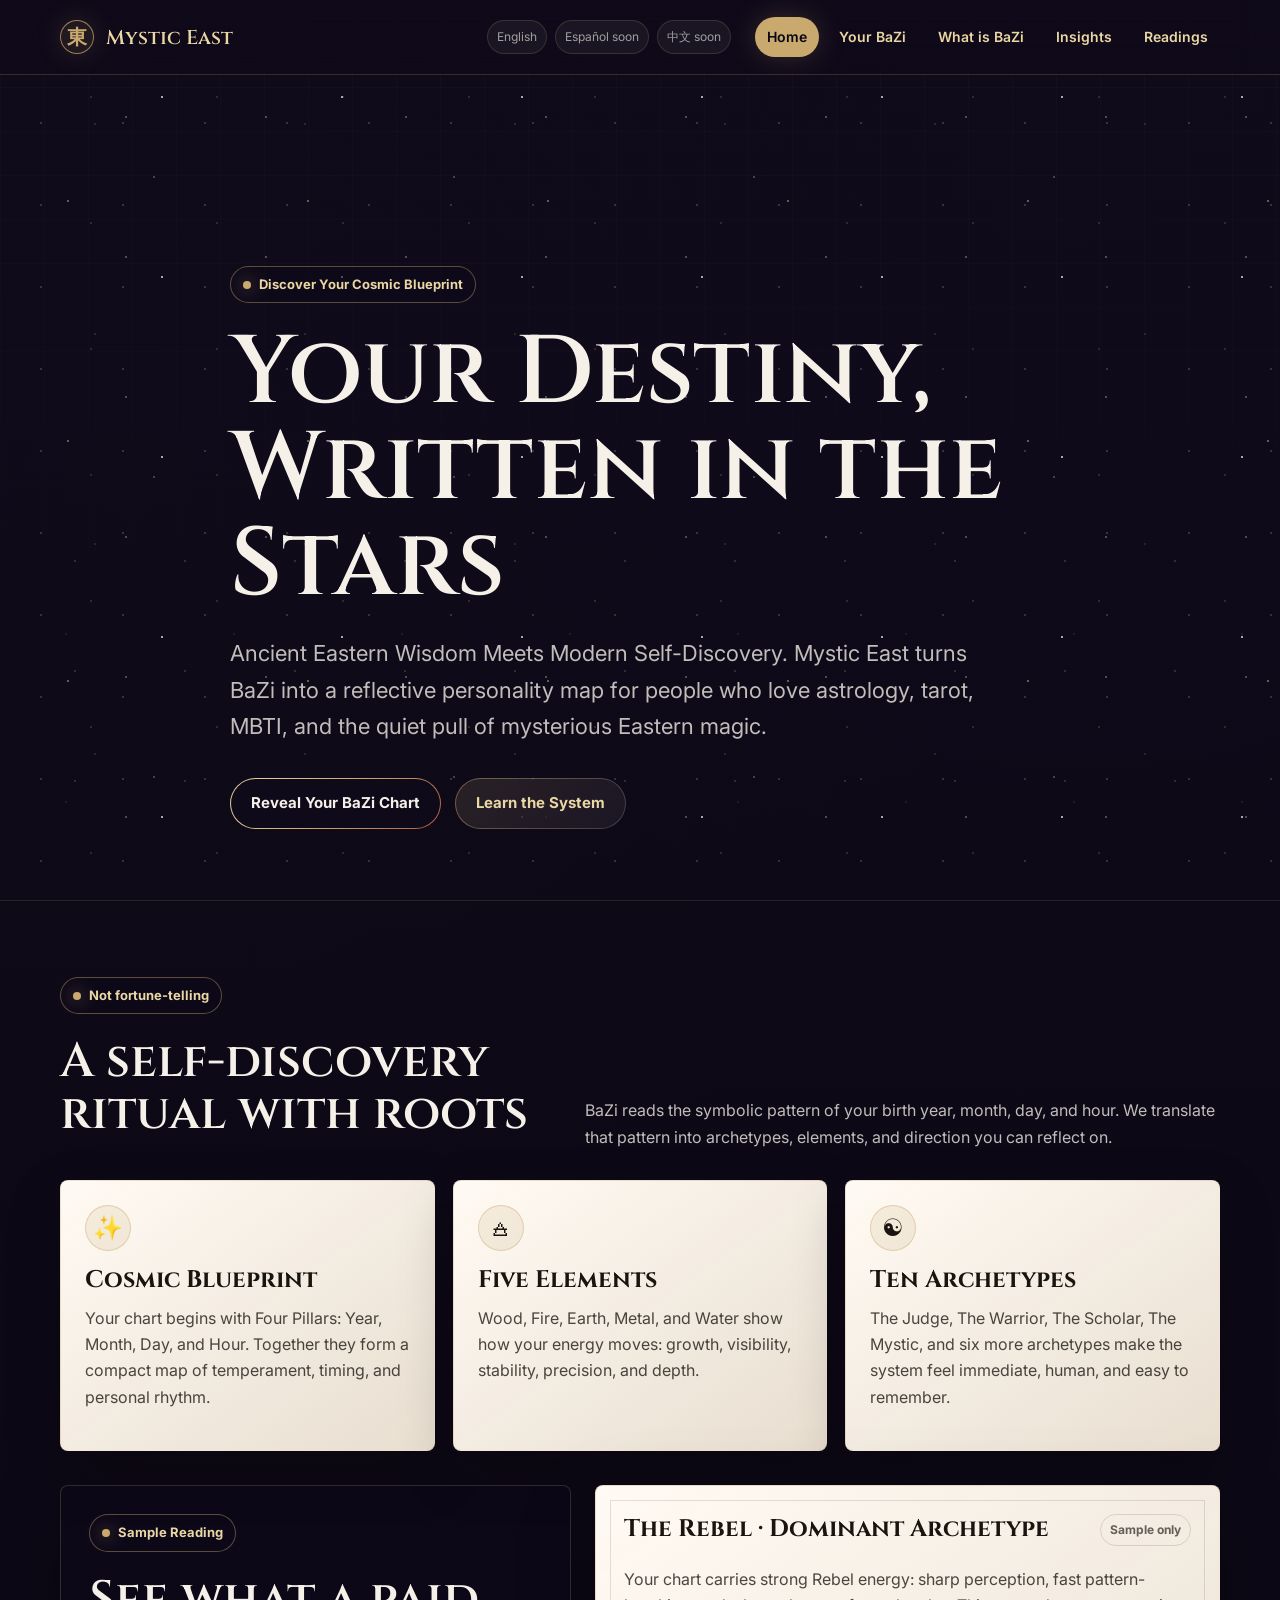
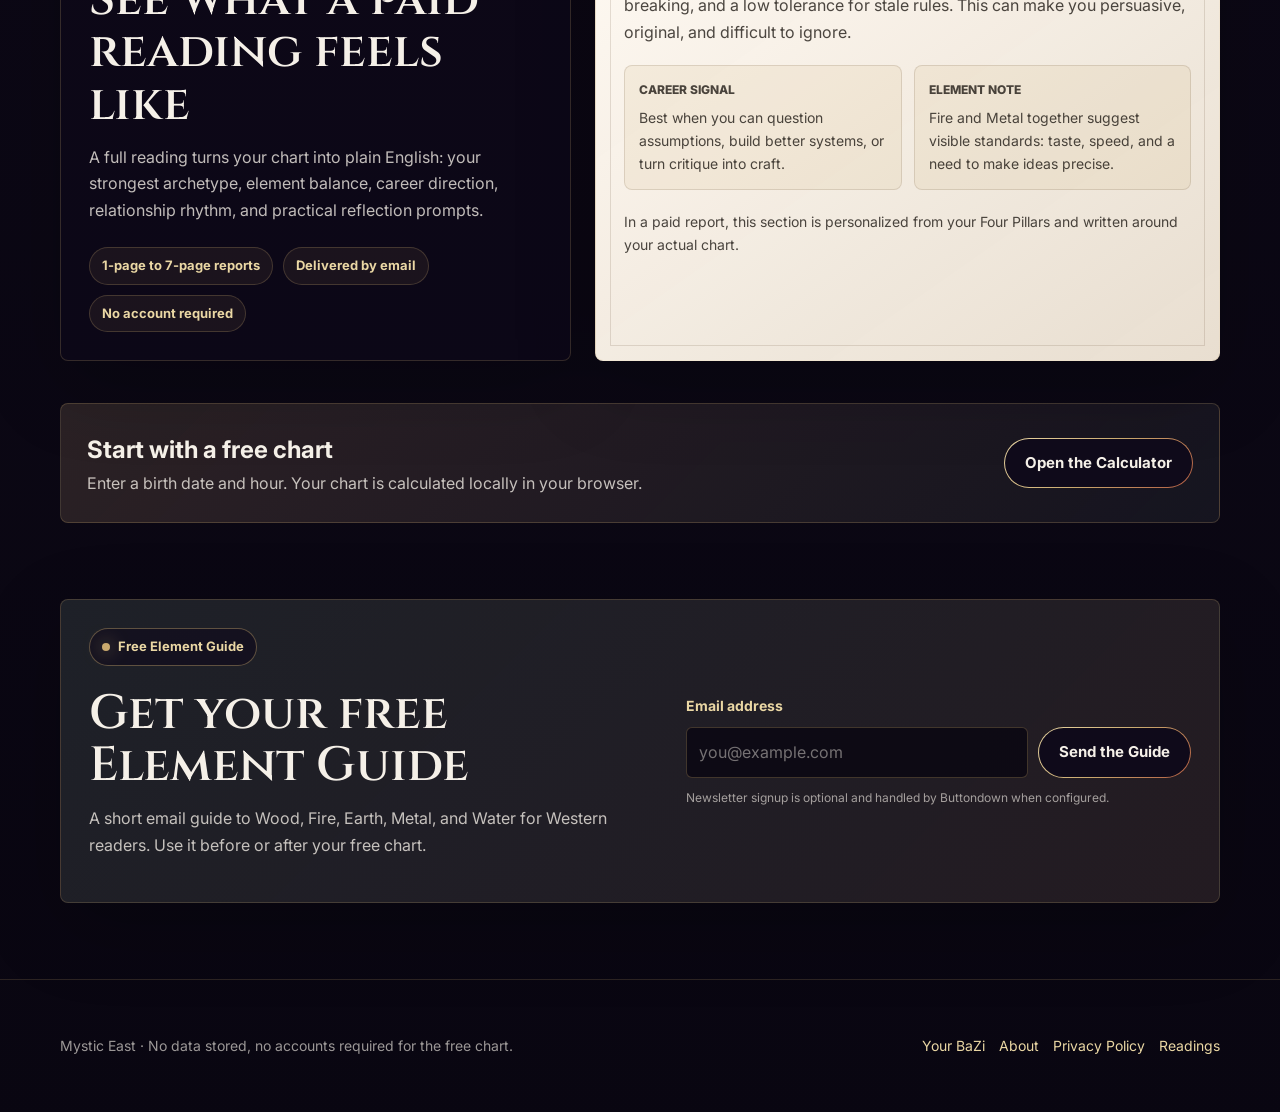
==== index.html @ 0ac3dd4b "🔮 Mystic East v1 — BaZi self-discovery site for Western audiences - 11 pages: Home, Calculator, What" ====
<!doctype html>
<html lang="en">
<head>
  <meta charset="utf-8">
  <meta name="viewport" content="width=device-width, initial-scale=1">
  <meta name="description" content="Mystic East is a modern BaZi personality exploration tool inspired by ancient Eastern wisdom.">
  <link rel="canonical" href="https://mystic-east.example/">
  <meta property="og:type" content="website">
  <meta property="og:site_name" content="Mystic East">
  <meta property="og:title" content="Mystic East | Your BaZi, Written in the Stars">
  <meta property="og:description" content="Reveal your BaZi chart, meet your dominant archetype, and explore ancient Eastern wisdom in modern English.">
  <meta property="og:url" content="https://mystic-east.example/">
  <meta property="og:image" content="https://mystic-east.example/assets/og-mystic-east.svg">
  <meta name="twitter:card" content="summary_large_image">
  <meta name="twitter:title" content="Mystic East | Your BaZi, Written in the Stars">
  <meta name="twitter:description" content="A free BaZi chart calculator and mystical Eastern self-discovery guide.">
  <meta name="twitter:image" content="https://mystic-east.example/assets/og-mystic-east.svg">
  <title>Mystic East | Your Destiny, Written in the Stars</title>
  <!-- Plausible Analytics placeholder: replace data-domain before launch, then uncomment.
  <script defer data-domain="mystic-east.example" src="https://plausible.io/js/script.js"></script>
  -->
  <link rel="stylesheet" href="css/style.css">
  <script type="application/ld+json">
    {
      "@context": "https://schema.org",
      "@type": "WebSite",
      "name": "Mystic East",
      "url": "https://mystic-east.example/",
      "description": "A modern English BaZi calculator and self-discovery guide.",
      "potentialAction": {
        "@type": "UseAction",
        "target": "https://mystic-east.example/calculator.html",
        "name": "Calculate your BaZi chart"
      }
    }
  </script>
</head>
<body>
  <header class="site-header">
    <nav class="nav-shell" aria-label="Main navigation">
      <a class="brand" href="index.html" aria-label="Mystic East home">
        <span class="brand-mark">東</span>
        <span>Mystic East</span>
      </a>
      <div class="nav-meta" aria-label="Language availability">
        <span>English</span>
        <span>Español soon</span>
        <span>中文 soon</span>
      </div>
      <div class="nav-links">
        <a href="index.html" aria-current="page">Home</a>
        <a href="calculator.html">Your BaZi</a>
        <a href="what-is-bazi.html">What is BaZi</a>
        <a href="insights/">Insights</a>
        <a href="readings.html">Readings</a>
      </div>
    </nav>
  </header>

  <main>
    <section class="hero">
      <div class="star-field" aria-hidden="true"></div>
      <div class="page-shell hero-content">
        <span class="eyebrow">Discover Your Cosmic Blueprint</span>
        <h1>Your Destiny, Written in the Stars</h1>
        <p>
          Ancient Eastern Wisdom Meets Modern Self-Discovery. Mystic East turns BaZi into a
          reflective personality map for people who love astrology, tarot, MBTI, and the quiet
          pull of mysterious Eastern magic.
        </p>
        <div class="hero-actions">
          <a class="btn" href="calculator.html">Reveal Your BaZi Chart</a>
          <a class="btn secondary" href="what-is-bazi.html">Learn the System</a>
        </div>
      </div>
    </section>

    <section class="section">
      <div class="page-shell">
        <div class="section-header">
          <div>
            <span class="eyebrow">Not fortune-telling</span>
            <h2>A self-discovery ritual with roots</h2>
          </div>
          <p>
            BaZi reads the symbolic pattern of your birth year, month, day, and hour.
            We translate that pattern into archetypes, elements, and direction you can reflect on.
          </p>
        </div>

        <div class="card-grid">
          <article class="card">
            <span class="icon" aria-hidden="true">✨</span>
            <h3>Cosmic Blueprint</h3>
            <p>
              Your chart begins with Four Pillars: Year, Month, Day, and Hour.
              Together they form a compact map of temperament, timing, and personal rhythm.
            </p>
          </article>

          <article class="card">
            <span class="icon" aria-hidden="true">🜁</span>
            <h3>Five Elements</h3>
            <p>
              Wood, Fire, Earth, Metal, and Water show how your energy moves:
              growth, visibility, stability, precision, and depth.
            </p>
          </article>

          <article class="card">
            <span class="icon" aria-hidden="true">☯</span>
            <h3>Ten Archetypes</h3>
            <p>
              The Judge, The Warrior, The Scholar, The Mystic, and six more archetypes
              make the system feel immediate, human, and easy to remember.
            </p>
          </article>
        </div>

        <section class="sample-reading" aria-labelledby="sampleReadingTitle">
          <div class="sample-copy">
            <span class="eyebrow">Sample Reading</span>
            <h2 id="sampleReadingTitle">See what a paid reading feels like</h2>
            <p>
              A full reading turns your chart into plain English: your strongest archetype,
              element balance, career direction, relationship rhythm, and practical reflection prompts.
            </p>
            <div class="proof-strip" aria-label="What users get">
              <span>1-page to 7-page reports</span>
              <span>Delivered by email</span>
              <span>No account required</span>
            </div>
          </div>

          <article class="sample-scroll">
            <div class="sample-header">
              <span>The Rebel · Dominant Archetype</span>
              <strong>Sample only</strong>
            </div>
            <p>
              Your chart carries strong Rebel energy: sharp perception, fast pattern-breaking,
              and a low tolerance for stale rules. This can make you persuasive, original,
              and difficult to ignore.
            </p>
            <div class="sample-grid">
              <div>
                <span>Career signal</span>
                <p>Best when you can question assumptions, build better systems, or turn critique into craft.</p>
              </div>
              <div>
                <span>Element note</span>
                <p>Fire and Metal together suggest visible standards: taste, speed, and a need to make ideas precise.</p>
              </div>
            </div>
            <p class="sample-note">
              In a paid report, this section is personalized from your Four Pillars and written around your actual chart.
            </p>
          </article>
        </section>

        <div class="cta-band">
          <div>
            <h2>Start with a free chart</h2>
            <p>Enter a birth date and hour. Your chart is calculated locally in your browser.</p>
          </div>
          <a class="btn" href="calculator.html">Open the Calculator</a>
        </div>
      </div>
    </section>

    <section class="section newsletter-section" aria-labelledby="newsletterTitle">
      <div class="page-shell">
        <div class="newsletter-band">
          <div>
            <span class="eyebrow">Free Element Guide</span>
            <h2 id="newsletterTitle">Get your free Element Guide</h2>
            <p>
              A short email guide to Wood, Fire, Earth, Metal, and Water for Western readers.
              Use it before or after your free chart.
            </p>
          </div>
          <form class="newsletter-form" action="https://buttondown.email/api/emails/embed-subscribe/mystic-east" method="post" target="newsletterSignup">
            <label for="newsletterEmail">Email address</label>
            <div>
              <input id="newsletterEmail" type="email" name="email" placeholder="you@example.com" required>
              <button class="btn" type="submit">Send the Guide</button>
            </div>
            <p>Newsletter signup is optional and handled by Buttondown when configured.</p>
          </form>
          <iframe name="newsletterSignup" title="Newsletter signup response" hidden></iframe>
        </div>
      </div>
    </section>
  </main>

  <footer class="site-footer">
    <div class="footer-shell">
      <span>Mystic East · No data stored, no accounts required for the free chart.</span>
      <div class="footer-links">
        <a href="calculator.html">Your BaZi</a>
        <a href="about.html">About</a>
        <a href="privacy.html">Privacy Policy</a>
        <a href="readings.html">Readings</a>
      </div>
    </div>
  </footer>
</body>
</html>
---- css/style.css ----
@import url("https://fonts.googleapis.com/css2?family=Cinzel:wght@400;500;600;700&family=Inter:wght@400;500;600;700&family=Noto+Serif+SC:wght@400;500;600;700&display=swap");

:root {
  --bg-deep: #0f0a1a;
  --gold: #c9a96e;
  --paper: #f5f0e8;
  --ink: #1a1410;
  --bg-velvet: #181020;
  --bg-night: #090611;
  --gold-soft: #ead7a4;
  --gold-muted: #8d7240;
  --ember: #b35c42;
  --jade: #7aa083;
  --moon: #d8e0ee;
  --paper-deep: #e8ddce;
  --paper-line: rgba(96, 71, 43, 0.22);
  --paper-shadow: rgba(12, 8, 5, 0.22);
  --white-soft: rgba(255, 255, 255, 0.82);
  --white-faint: rgba(255, 255, 255, 0.12);
  --black-faint: rgba(0, 0, 0, 0.18);
  --radius: 8px;
  --nav-height: 74px;
  --content-width: 1160px;
  --ease: cubic-bezier(0.22, 1, 0.36, 1);
}

* {
  box-sizing: border-box;
}

html {
  min-height: 100%;
  scroll-behavior: smooth;
}

body {
  min-height: 100vh;
  margin: 0;
  color: var(--paper);
  background:
    linear-gradient(180deg, rgba(15, 10, 26, 0.92), rgba(9, 6, 17, 0.98)),
    radial-gradient(circle at 10% 18%, rgba(201, 169, 110, 0.14), transparent 34%),
    radial-gradient(circle at 84% 8%, rgba(122, 160, 131, 0.1), transparent 28%),
    var(--bg-deep);
  font-family: "Inter", sans-serif;
  line-height: 1.65;
}

body::before {
  position: fixed;
  inset: 0;
  z-index: -2;
  content: "";
  pointer-events: none;
  background:
    linear-gradient(90deg, rgba(201, 169, 110, 0.035) 1px, transparent 1px),
    linear-gradient(0deg, rgba(201, 169, 110, 0.03) 1px, transparent 1px);
  background-size: 44px 44px;
  mask-image: linear-gradient(180deg, black 0%, transparent 80%);
}

body::after {
  position: fixed;
  inset: 0;
  z-index: -1;
  content: "";
  pointer-events: none;
  opacity: 0.32;
  background-image:
    radial-gradient(circle, rgba(255, 255, 255, 0.5) 1px, transparent 1.5px),
    radial-gradient(circle, rgba(201, 169, 110, 0.6) 1px, transparent 1.4px);
  background-position: 0 0, 28px 34px;
  background-size: 82px 82px, 126px 126px;
  animation: starDrift 18s linear infinite;
}

button,
input,
select {
  font: inherit;
}

button {
  cursor: pointer;
}

img,
svg {
  max-width: 100%;
}

a {
  color: inherit;
  text-decoration: none;
}

p,
h1,
h2,
h3,
h4,
ul,
ol,
figure {
  margin-top: 0;
}

p {
  color: rgba(245, 240, 232, 0.78);
}

ul,
ol {
  padding-left: 1.2rem;
}

li {
  margin-bottom: 8px;
}

strong {
  font-weight: 700;
}

[hidden] {
  display: none !important;
}

.site-header {
  position: sticky;
  top: 0;
  z-index: 40;
  min-height: var(--nav-height);
  border-bottom: 1px solid rgba(201, 169, 110, 0.22);
  background: rgba(15, 10, 26, 0.88);
  backdrop-filter: blur(18px);
}

.nav-shell {
  display: flex;
  align-items: center;
  justify-content: space-between;
  width: min(var(--content-width), calc(100% - 40px));
  min-height: var(--nav-height);
  margin: 0 auto;
  gap: 24px;
}

.brand {
  display: inline-flex;
  align-items: center;
  gap: 12px;
  color: var(--gold-soft);
  font-family: "Cinzel", serif;
  font-size: 20px;
  font-weight: 600;
  letter-spacing: 0;
}

.brand-mark {
  display: grid;
  place-items: center;
  width: 34px;
  height: 34px;
  border: 1px solid rgba(201, 169, 110, 0.72);
  border-radius: 50%;
  color: var(--gold);
  background: rgba(201, 169, 110, 0.1);
  box-shadow: 0 0 26px rgba(201, 169, 110, 0.18);
}

.nav-links {
  display: flex;
  align-items: center;
  justify-content: flex-end;
  gap: 8px;
}

.nav-links a {
  min-height: 38px;
  padding: 8px 12px;
  border-radius: 999px;
  color: var(--gold-soft);
  font-size: 14px;
  font-weight: 600;
  transition:
    color 180ms var(--ease),
    background 180ms var(--ease),
    box-shadow 180ms var(--ease);
}

.nav-links a:hover,
.nav-links a[aria-current="page"] {
  color: var(--bg-night);
  background: var(--gold);
  box-shadow: 0 0 28px rgba(201, 169, 110, 0.22);
}

.page-shell {
  width: min(var(--content-width), calc(100% - 40px));
  margin: 0 auto;
}

.hero {
  position: relative;
  display: grid;
  align-items: end;
  min-height: calc(100vh - var(--nav-height));
  padding: 94px 0 72px;
  overflow: hidden;
}

.hero.compact {
  min-height: auto;
  padding: 76px 0 42px;
}

.star-field {
  position: absolute;
  inset: 0;
  z-index: -1;
  overflow: hidden;
  border-bottom: 1px solid rgba(201, 169, 110, 0.16);
}

.star-field::before,
.star-field::after {
  position: absolute;
  inset: -10%;
  content: "";
  background-repeat: repeat;
  animation: twinkle 4.8s ease-in-out infinite alternate;
}

.star-field::before {
  opacity: 0.72;
  background-image:
    radial-gradient(circle, rgba(255, 255, 255, 0.9) 0 1px, transparent 1.4px),
    radial-gradient(circle, rgba(201, 169, 110, 0.72) 0 1px, transparent 1.4px),
    radial-gradient(circle, rgba(122, 160, 131, 0.56) 0 1px, transparent 1.3px);
  background-position: 20px 14px, 76px 88px, 132px 34px;
  background-size: 180px 180px, 240px 240px, 300px 300px;
}

.star-field::after {
  opacity: 0.36;
  background-image:
    radial-gradient(circle, rgba(255, 255, 255, 0.75) 0 1px, transparent 1.5px),
    radial-gradient(circle, rgba(201, 169, 110, 0.48) 0 1px, transparent 1.5px);
  background-position: 44px 54px, 118px 26px;
  background-size: 140px 140px, 210px 210px;
  animation-duration: 7.2s;
}

.hero-content {
  max-width: 820px;
}

.eyebrow {
  display: inline-flex;
  align-items: center;
  gap: 8px;
  width: fit-content;
  margin-bottom: 22px;
  padding: 7px 12px;
  border: 1px solid rgba(201, 169, 110, 0.42);
  border-radius: 999px;
  color: var(--gold-soft);
  background: rgba(15, 10, 26, 0.58);
  font-size: 13px;
  font-weight: 700;
}

.eyebrow::before {
  width: 8px;
  height: 8px;
  border-radius: 50%;
  content: "";
  background: var(--gold);
  box-shadow: 0 0 18px rgba(201, 169, 110, 0.8);
}

.hero h1,
.page-title {
  margin-bottom: 22px;
  color: var(--paper);
  font-family: "Cinzel", serif;
  font-size: clamp(46px, 8vw, 96px);
  font-weight: 600;
  line-height: 1;
  letter-spacing: 0;
}

.hero p,
.page-intro {
  max-width: 760px;
  margin-bottom: 34px;
  color: rgba(245, 240, 232, 0.78);
  font-size: clamp(17px, 2.1vw, 22px);
}

.hero-actions {
  display: flex;
  align-items: center;
  flex-wrap: wrap;
  gap: 14px;
}

.btn {
  position: relative;
  display: inline-flex;
  align-items: center;
  justify-content: center;
  min-height: 48px;
  padding: 12px 20px;
  border: 1px solid transparent;
  border-radius: 999px;
  color: var(--paper);
  background:
    linear-gradient(var(--bg-deep), var(--bg-deep)) padding-box,
    linear-gradient(135deg, var(--gold-soft), var(--gold), var(--ember)) border-box;
  box-shadow: 0 0 0 rgba(201, 169, 110, 0);
  font-size: 15px;
  font-weight: 700;
  text-align: center;
  transition:
    transform 180ms var(--ease),
    box-shadow 180ms var(--ease),
    color 180ms var(--ease);
}

.btn:hover {
  color: #fffaf2;
  box-shadow:
    0 0 22px rgba(201, 169, 110, 0.34),
    0 14px 34px rgba(0, 0, 0, 0.22);
  transform: translateY(-2px);
}

.btn:focus-visible,
.nav-links a:focus-visible,
input:focus-visible,
select:focus-visible {
  outline: 2px solid var(--gold-soft);
  outline-offset: 3px;
}

.btn.secondary {
  color: var(--gold-soft);
  background:
    linear-gradient(rgba(15, 10, 26, 0.74), rgba(15, 10, 26, 0.74)) padding-box,
    linear-gradient(135deg, rgba(201, 169, 110, 0.56), rgba(245, 240, 232, 0.22)) border-box;
}

.section {
  padding: 76px 0;
}

.section.tight {
  padding: 42px 0;
}

.section-header {
  display: flex;
  align-items: end;
  justify-content: space-between;
  gap: 28px;
  margin-bottom: 30px;
}

.section-header h2,
.content-section h2,
.result-block h2 {
  margin-bottom: 10px;
  color: var(--paper);
  font-family: "Cinzel", serif;
  font-size: clamp(28px, 4vw, 48px);
  font-weight: 600;
  line-height: 1.08;
  letter-spacing: 0;
}

.section-header p,
.content-section > p {
  max-width: 700px;
  margin-bottom: 0;
}

.card-grid {
  display: grid;
  grid-template-columns: repeat(3, minmax(0, 1fr));
  gap: 18px;
}

.card {
  position: relative;
  min-height: 100%;
  padding: 24px;
  border: 1px solid rgba(201, 169, 110, 0.18);
  border-radius: var(--radius);
  color: var(--ink);
  background:
    linear-gradient(145deg, rgba(255, 251, 244, 0.96), rgba(232, 221, 206, 0.94)),
    var(--paper);
  box-shadow: 0 20px 54px var(--paper-shadow);
  transition:
    border-color 180ms var(--ease),
    transform 180ms var(--ease),
    box-shadow 180ms var(--ease);
}

.card:hover {
  border-color: var(--gold);
  box-shadow:
    0 20px 58px rgba(0, 0, 0, 0.28),
    0 0 0 1px rgba(201, 169, 110, 0.28);
  transform: translateY(-3px);
}

.card .icon {
  display: inline-grid;
  place-items: center;
  width: 46px;
  height: 46px;
  margin-bottom: 16px;
  border: 1px solid rgba(201, 169, 110, 0.44);
  border-radius: 50%;
  background: rgba(201, 169, 110, 0.16);
  font-size: 24px;
}

.card h3 {
  margin-bottom: 10px;
  color: var(--ink);
  font-family: "Cinzel", serif;
  font-size: 24px;
  line-height: 1.15;
}

.card p,
.card li {
  color: rgba(26, 20, 16, 0.78);
}

.split-layout {
  display: grid;
  grid-template-columns: 360px minmax(0, 1fr);
  gap: 24px;
  align-items: start;
}

.panel {
  position: sticky;
  top: calc(var(--nav-height) + 22px);
  padding: 24px;
  border: 1px solid rgba(201, 169, 110, 0.24);
  border-radius: var(--radius);
  background: rgba(15, 10, 26, 0.72);
  box-shadow: 0 24px 80px rgba(0, 0, 0, 0.28);
  backdrop-filter: blur(18px);
}

.panel h2 {
  margin-bottom: 8px;
  color: var(--paper);
  font-family: "Cinzel", serif;
  font-size: 28px;
  line-height: 1.14;
}

.panel p {
  margin-bottom: 22px;
  font-size: 14px;
}

.field {
  display: grid;
  gap: 8px;
  margin-bottom: 16px;
}

label {
  color: var(--gold-soft);
  font-size: 14px;
  font-weight: 700;
}

input,
select {
  width: 100%;
  min-height: 46px;
  padding: 10px 12px;
  border: 1px solid rgba(201, 169, 110, 0.28);
  border-radius: 6px;
  color: var(--paper);
  background: rgba(9, 6, 17, 0.78);
}

input::placeholder {
  color: rgba(245, 240, 232, 0.45);
}

select {
  appearance: none;
  background-image:
    linear-gradient(45deg, transparent 50%, var(--gold-soft) 50%),
    linear-gradient(135deg, var(--gold-soft) 50%, transparent 50%);
  background-position:
    calc(100% - 18px) 20px,
    calc(100% - 12px) 20px;
  background-size: 6px 6px, 6px 6px;
  background-repeat: no-repeat;
}

.form-row {
  display: grid;
  grid-template-columns: 1fr 1fr;
  gap: 12px;
}

.year-tools {
  display: flex;
  gap: 8px;
  margin-top: -8px;
  margin-bottom: 16px;
}

.year-tools button {
  flex: 1;
  min-height: 38px;
  border: 1px solid rgba(201, 169, 110, 0.28);
  border-radius: 999px;
  color: var(--gold-soft);
  background: rgba(201, 169, 110, 0.08);
  transition:
    border-color 180ms var(--ease),
    background 180ms var(--ease);
}

.year-tools button:hover {
  border-color: var(--gold);
  background: rgba(201, 169, 110, 0.16);
}

.form-error {
  min-height: 22px;
  margin: 12px 0 0;
  color: #ffb39f;
  font-size: 14px;
}

.empty-state {
  display: grid;
  min-height: 440px;
  place-items: center;
  padding: 30px;
  border: 1px dashed rgba(201, 169, 110, 0.34);
  border-radius: var(--radius);
  text-align: center;
  background: rgba(15, 10, 26, 0.46);
}

.empty-state strong {
  display: block;
  margin-bottom: 8px;
  color: var(--gold-soft);
  font-family: "Cinzel", serif;
  font-size: 24px;
}

.result-stack {
  display: grid;
  gap: 18px;
}

.result-block {
  padding: 24px;
  border: 1px solid rgba(201, 169, 110, 0.2);
  border-radius: var(--radius);
  background: rgba(15, 10, 26, 0.58);
  box-shadow: 0 24px 80px rgba(0, 0, 0, 0.24);
}

.result-kicker {
  margin-bottom: 8px;
  color: var(--gold-soft);
  font-size: 13px;
  font-weight: 700;
}

.lunar-line {
  margin-bottom: 18px;
  color: rgba(245, 240, 232, 0.7);
  font-size: 14px;
}

.pillar-grid {
  display: grid;
  grid-template-columns: repeat(4, minmax(0, 1fr));
  gap: 12px;
}

.pillar-card {
  min-height: 180px;
  padding: 18px;
  border: 1px solid rgba(201, 169, 110, 0.26);
  border-radius: var(--radius);
  color: var(--ink);
  background: var(--paper);
}

.pillar-card p {
  margin-bottom: 12px;
  color: rgba(26, 20, 16, 0.62);
  font-size: 13px;
  font-weight: 700;
}

.pillar-card strong {
  display: block;
  margin-bottom: 6px;
  color: var(--ink);
  font-family: "Noto Serif SC", serif;
  font-size: 46px;
  line-height: 1;
}

.pillar-card span {
  display: block;
  margin-bottom: 14px;
  color: rgba(26, 20, 16, 0.74);
  font-size: 14px;
}

.pillar-card small {
  display: block;
  color: rgba(26, 20, 16, 0.66);
  font-size: 12px;
  line-height: 1.45;
}

.table-wrap {
  overflow-x: auto;
  border: 1px solid var(--paper-line);
  border-radius: var(--radius);
  background:
    linear-gradient(90deg, rgba(96, 71, 43, 0.04) 1px, transparent 1px),
    linear-gradient(0deg, rgba(96, 71, 43, 0.035) 1px, transparent 1px),
    var(--paper);
  background-size: 28px 28px;
}

table {
  width: 100%;
  min-width: 980px;
  border-collapse: collapse;
  color: var(--ink);
  font-size: 14px;
}

th,
td {
  padding: 14px 12px;
  border-bottom: 1px solid rgba(96, 71, 43, 0.16);
  text-align: left;
  vertical-align: top;
}

th {
  color: rgba(26, 20, 16, 0.66);
  background: rgba(201, 169, 110, 0.18);
  font-size: 12px;
  font-weight: 800;
}

td strong {
  display: block;
  color: var(--ink);
}

td span {
  display: block;
  color: rgba(26, 20, 16, 0.64);
  font-size: 12px;
}

tbody tr:last-child td {
  border-bottom: 0;
}

.bars {
  display: grid;
  gap: 13px;
}

.bar-row {
  display: grid;
  grid-template-columns: 76px minmax(0, 1fr) 32px;
  align-items: center;
  gap: 12px;
}

.bar-row span:first-child,
.bar-row b {
  color: var(--paper);
  font-size: 14px;
}

.bar {
  height: 12px;
  overflow: hidden;
  border: 1px solid rgba(201, 169, 110, 0.22);
  border-radius: 999px;
  background: rgba(245, 240, 232, 0.1);
}

.bar span {
  display: block;
  height: 100%;
  border-radius: inherit;
  background: linear-gradient(90deg, var(--gold), var(--gold-soft));
}

.element-wood .bar span {
  background: linear-gradient(90deg, #6aa36f, #b9d98a);
}

.element-fire .bar span {
  background: linear-gradient(90deg, #b35c42, #f0a45d);
}

.element-earth .bar span {
  background: linear-gradient(90deg, #a98a55, #d8bf7a);
}

.element-metal .bar span {
  background: linear-gradient(90deg, #aeb7bf, #f3efe0);
}

.element-water .bar span {
  background: linear-gradient(90deg, #4f7ea3, #9ed0e8);
}

.archetype-list {
  display: grid;
  grid-template-columns: repeat(2, minmax(0, 1fr));
  gap: 12px;
}

.archetype-chip {
  padding: 14px;
  border: 1px solid rgba(201, 169, 110, 0.22);
  border-radius: var(--radius);
  background: rgba(245, 240, 232, 0.08);
}

.archetype-chip strong {
  display: block;
  margin-bottom: 5px;
  color: var(--gold-soft);
}

.archetype-chip span {
  color: rgba(245, 240, 232, 0.72);
  font-size: 13px;
}

.tag-list {
  display: flex;
  flex-wrap: wrap;
  gap: 10px;
}

.tag {
  display: inline-flex;
  align-items: center;
  min-height: 34px;
  padding: 7px 12px;
  border: 1px solid rgba(201, 169, 110, 0.24);
  border-radius: 999px;
  color: var(--gold-soft);
  background: rgba(201, 169, 110, 0.08);
  font-size: 13px;
}

.content-section {
  padding: 42px 0;
  border-bottom: 1px solid rgba(201, 169, 110, 0.16);
}

.content-section:last-child {
  border-bottom: 0;
}

.content-section p {
  max-width: 860px;
}

.content-grid {
  display: grid;
  grid-template-columns: repeat(2, minmax(0, 1fr));
  gap: 18px;
  margin-top: 24px;
}

.data-card {
  padding: 22px;
  border: 1px solid rgba(201, 169, 110, 0.2);
  border-radius: var(--radius);
  background: rgba(245, 240, 232, 0.08);
}

.data-card h3 {
  margin-bottom: 10px;
  color: var(--gold-soft);
  font-family: "Cinzel", serif;
}

.term-grid {
  display: grid;
  grid-template-columns: repeat(5, minmax(0, 1fr));
  gap: 10px;
  margin-top: 22px;
}

.term {
  min-height: 74px;
  padding: 12px;
  border: 1px solid rgba(201, 169, 110, 0.2);
  border-radius: var(--radius);
  color: var(--ink);
  background: var(--paper);
}

.term strong {
  display: block;
  margin-bottom: 4px;
  font-family: "Noto Serif SC", serif;
  font-size: 22px;
}

.term span {
  display: block;
  color: rgba(26, 20, 16, 0.66);
  font-size: 12px;
  line-height: 1.35;
}

.compare-table {
  margin-top: 22px;
}

.pricing-grid {
  display: grid;
  grid-template-columns: repeat(3, minmax(0, 1fr));
  gap: 18px;
  align-items: stretch;
  margin-top: 36px;
}

.price-card {
  position: relative;
  display: flex;
  flex-direction: column;
  min-height: 100%;
  padding: 28px;
  border: 1px solid rgba(201, 169, 110, 0.24);
  border-radius: var(--radius);
  color: var(--ink);
  background: var(--paper);
  box-shadow: 0 22px 70px rgba(0, 0, 0, 0.25);
}

.price-card.featured {
  border-color: var(--gold);
  transform: translateY(-10px);
  box-shadow:
    0 26px 80px rgba(0, 0, 0, 0.32),
    0 0 0 1px rgba(201, 169, 110, 0.34),
    0 0 34px rgba(201, 169, 110, 0.18);
}

.badge {
  display: inline-flex;
  width: fit-content;
  margin-bottom: 16px;
  padding: 5px 10px;
  border-radius: 999px;
  color: var(--bg-night);
  background: var(--gold);
  font-size: 12px;
  font-weight: 800;
}

.price-card h2 {
  margin-bottom: 8px;
  color: var(--ink);
  font-family: "Cinzel", serif;
  font-size: 30px;
}

.price {
  margin-bottom: 18px;
  color: var(--ink);
  font-family: "Cinzel", serif;
  font-size: 42px;
  font-weight: 700;
  line-height: 1;
}

.price-card p,
.price-card li {
  color: rgba(26, 20, 16, 0.76);
}

.price-card ul {
  flex: 1;
  margin-bottom: 24px;
}

.price-card .btn {
  width: 100%;
  color: var(--paper);
  background:
    linear-gradient(var(--ink), var(--ink)) padding-box,
    linear-gradient(135deg, var(--gold-soft), var(--gold), var(--ember)) border-box;
}

.modal-overlay {
  position: fixed;
  inset: 0;
  z-index: 80;
  display: grid;
  place-items: center;
  padding: 24px;
  background: rgba(4, 3, 8, 0.72);
  backdrop-filter: blur(12px);
}

.modal {
  width: min(480px, 100%);
  padding: 28px;
  border: 1px solid rgba(201, 169, 110, 0.36);
  border-radius: var(--radius);
  color: var(--ink);
  background: var(--paper);
  box-shadow: 0 34px 100px rgba(0, 0, 0, 0.45);
}

.modal h2 {
  margin-bottom: 12px;
  color: var(--ink);
  font-family: "Cinzel", serif;
}

.modal p {
  color: rgba(26, 20, 16, 0.72);
}

.modal-close {
  float: right;
  width: 38px;
  height: 38px;
  border: 1px solid rgba(26, 20, 16, 0.14);
  border-radius: 50%;
  color: var(--ink);
  background: rgba(26, 20, 16, 0.04);
  font-size: 24px;
  line-height: 1;
}

.cta-band {
  display: flex;
  align-items: center;
  justify-content: space-between;
  gap: 24px;
  margin: 42px 0 0;
  padding: 26px;
  border: 1px solid rgba(201, 169, 110, 0.24);
  border-radius: var(--radius);
  background:
    linear-gradient(135deg, rgba(201, 169, 110, 0.16), rgba(122, 160, 131, 0.08)),
    rgba(15, 10, 26, 0.68);
}

.cta-band h2,
.cta-band p {
  margin-bottom: 0;
}

.site-footer {
  padding: 44px 0;
  border-top: 1px solid rgba(201, 169, 110, 0.18);
  color: rgba(245, 240, 232, 0.62);
}

.footer-shell {
  display: flex;
  align-items: center;
  justify-content: space-between;
  width: min(var(--content-width), calc(100% - 40px));
  margin: 0 auto;
  gap: 18px;
  font-size: 14px;
}

.footer-links {
  display: flex;
  gap: 14px;
}

.footer-links a {
  color: var(--gold-soft);
}

.sixty-grid {
  display: grid;
  grid-template-columns: repeat(6, minmax(0, 1fr));
  gap: 8px;
  margin-top: 20px;
}

.sixty-grid span {
  padding: 10px;
  border: 1px solid rgba(201, 169, 110, 0.18);
  border-radius: var(--radius);
  color: var(--ink);
  background: var(--paper);
  font-size: 12px;
}

details {
  margin-top: 20px;
}

summary {
  cursor: pointer;
  color: var(--gold-soft);
  font-weight: 700;
}

.nav-meta {
  display: inline-flex;
  align-items: center;
  gap: 8px;
  margin-left: auto;
  color: rgba(245, 240, 232, 0.62);
  font-size: 12px;
  white-space: nowrap;
}

.nav-meta span {
  min-height: 32px;
  padding: 6px 9px;
  border: 1px solid rgba(201, 169, 110, 0.18);
  border-radius: 999px;
  background: rgba(245, 240, 232, 0.05);
}

.hero .page-shell {
  position: relative;
  z-index: 1;
}

.hero::after {
  position: absolute;
  inset: auto -8% 8% -8%;
  z-index: 0;
  height: 42%;
  content: "";
  pointer-events: none;
  opacity: 0.28;
  background-image:
    radial-gradient(circle, rgba(234, 215, 164, 0.62) 0 1px, transparent 1.6px),
    radial-gradient(circle, rgba(122, 160, 131, 0.5) 0 1px, transparent 1.5px);
  background-position: 12px 18px, 84px 62px;
  background-size: 110px 110px, 168px 168px;
  transform: translate3d(0, 0, 0);
  animation: particleRise 26s linear infinite;
}

.sample-reading {
  display: grid;
  grid-template-columns: minmax(0, 0.9fr) minmax(320px, 1.1fr);
  gap: 24px;
  align-items: stretch;
  margin-top: 34px;
}

.sample-copy,
.sample-scroll,
.newsletter-band,
.share-panel,
.faq-item,
.insight-card {
  border: 1px solid rgba(201, 169, 110, 0.22);
  border-radius: var(--radius);
  background: rgba(15, 10, 26, 0.58);
  box-shadow: 0 24px 80px rgba(0, 0, 0, 0.22);
}

.sample-copy {
  padding: 28px;
}

.sample-copy h2,
.newsletter-band h2,
.share-panel h2,
.faq-section h2,
.insight-card h2 {
  margin-bottom: 12px;
  color: var(--paper);
  font-family: "Cinzel", serif;
  font-weight: 600;
  line-height: 1.1;
  letter-spacing: 0;
}

.sample-copy h2,
.newsletter-band h2 {
  font-size: clamp(30px, 4vw, 48px);
}

.proof-strip {
  display: flex;
  flex-wrap: wrap;
  gap: 10px;
  margin-top: 24px;
}

.proof-strip span {
  display: inline-flex;
  align-items: center;
  min-height: 34px;
  padding: 7px 12px;
  border: 1px solid rgba(201, 169, 110, 0.24);
  border-radius: 999px;
  color: var(--gold-soft);
  background: rgba(201, 169, 110, 0.08);
  font-size: 13px;
  font-weight: 700;
}

.sample-scroll {
  position: relative;
  overflow: hidden;
  padding: 28px;
  color: var(--ink);
  background:
    linear-gradient(145deg, rgba(255, 251, 244, 0.96), rgba(232, 221, 206, 0.94)),
    var(--paper);
}

.sample-scroll::before {
  position: absolute;
  inset: 14px;
  content: "";
  pointer-events: none;
  border: 1px solid rgba(96, 71, 43, 0.16);
}

.sample-scroll p {
  position: relative;
  color: rgba(26, 20, 16, 0.78);
}

.sample-header {
  position: relative;
  display: flex;
  align-items: center;
  justify-content: space-between;
  gap: 14px;
  margin-bottom: 20px;
  color: var(--ink);
}

.sample-header span {
  font-family: "Cinzel", serif;
  font-size: 24px;
  font-weight: 700;
  line-height: 1.15;
}

.sample-header strong {
  flex: none;
  padding: 5px 9px;
  border: 1px solid rgba(96, 71, 43, 0.18);
  border-radius: 999px;
  color: rgba(26, 20, 16, 0.66);
  font-size: 12px;
}

.sample-grid {
  position: relative;
  display: grid;
  grid-template-columns: 1fr 1fr;
  gap: 12px;
  margin: 20px 0;
}

.sample-grid div {
  padding: 14px;
  border: 1px solid rgba(96, 71, 43, 0.16);
  border-radius: var(--radius);
  background: rgba(201, 169, 110, 0.12);
}

.sample-grid span {
  display: block;
  margin-bottom: 6px;
  color: rgba(26, 20, 16, 0.78);
  font-size: 12px;
  font-weight: 800;
  text-transform: uppercase;
}

.sample-grid p,
.sample-note {
  margin-bottom: 0;
  font-size: 14px;
}

.newsletter-section {
  padding-top: 0;
}

.newsletter-band {
  display: grid;
  grid-template-columns: minmax(0, 0.9fr) minmax(320px, 0.8fr);
  gap: 28px;
  align-items: center;
  padding: 28px;
  background:
    linear-gradient(135deg, rgba(122, 160, 131, 0.16), rgba(201, 169, 110, 0.12)),
    rgba(15, 10, 26, 0.66);
}

.newsletter-form {
  display: grid;
  gap: 10px;
}

.newsletter-form > div {
  display: grid;
  grid-template-columns: minmax(0, 1fr) auto;
  gap: 10px;
}

.newsletter-form .btn {
  white-space: nowrap;
}

.newsletter-form p {
  margin-bottom: 0;
  color: rgba(245, 240, 232, 0.62);
  font-size: 12px;
}

.page-columns {
  display: grid;
  grid-template-columns: 220px minmax(0, 1fr);
  gap: 36px;
  align-items: start;
}

.about-mark {
  display: grid;
  position: sticky;
  top: calc(var(--nav-height) + 28px);
  place-items: center;
  aspect-ratio: 1;
  border: 1px solid rgba(201, 169, 110, 0.34);
  border-radius: 50%;
  color: var(--gold-soft);
  background: rgba(201, 169, 110, 0.08);
  box-shadow: 0 0 64px rgba(201, 169, 110, 0.16);
  font-family: "Noto Serif SC", serif;
  font-size: 92px;
}

.policy-list .content-section:first-child,
.page-columns .content-section:first-child {
  padding-top: 0;
}

.share-panel {
  display: grid;
  grid-template-columns: minmax(0, 1fr) auto;
  gap: 18px;
  align-items: center;
  padding: 22px;
}

.share-panel h2 {
  font-size: 26px;
}

.share-panel p {
  margin-bottom: 0;
}

.share-buttons {
  display: flex;
  flex-wrap: wrap;
  justify-content: flex-end;
  gap: 10px;
}

.share-button {
  display: inline-flex;
  align-items: center;
  justify-content: center;
  min-height: 44px;
  padding: 10px 14px;
  border: 1px solid rgba(201, 169, 110, 0.28);
  border-radius: 999px;
  color: var(--gold-soft);
  background: rgba(201, 169, 110, 0.08);
  font-size: 14px;
  font-weight: 800;
  transition:
    border-color 180ms var(--ease),
    background 180ms var(--ease),
    transform 180ms var(--ease);
}

.share-button:hover {
  border-color: var(--gold);
  background: rgba(201, 169, 110, 0.16);
  transform: translateY(-1px);
}

.copy-status {
  grid-column: 1 / -1;
  min-height: 20px;
  color: var(--jade);
  font-size: 13px;
}

.faq-section {
  margin-top: 56px;
}

.faq-grid {
  display: grid;
  grid-template-columns: repeat(3, minmax(0, 1fr));
  gap: 18px;
}

.faq-item {
  padding: 22px;
}

.faq-item h3,
.insight-card h2 {
  margin-bottom: 10px;
}

.faq-item h3 {
  color: var(--gold-soft);
  font-family: "Cinzel", serif;
  font-size: 22px;
  line-height: 1.15;
}

.faq-item p {
  margin-bottom: 0;
}

.insight-list {
  display: grid;
  gap: 18px;
}

.insight-card {
  padding: 28px;
}

.insight-card h2 {
  max-width: 900px;
  font-size: clamp(28px, 4vw, 46px);
}

.insight-card p {
  max-width: 860px;
}

.footer-links a {
  display: inline-flex;
  align-items: center;
  min-height: 44px;
}

@keyframes twinkle {
  0% {
    opacity: 0.32;
    transform: translate3d(0, 0, 0);
  }

  50% {
    opacity: 0.78;
  }

  100% {
    opacity: 0.46;
    transform: translate3d(14px, -10px, 0);
  }
}

@keyframes starDrift {
  0% {
    transform: translate3d(0, 0, 0);
  }

  100% {
    transform: translate3d(-82px, 82px, 0);
  }
}

@keyframes particleRise {
  0% {
    background-position: 12px 18px, 84px 62px;
    transform: translate3d(0, 20px, 0);
  }

  100% {
    background-position: 12px -220px, 84px -170px;
    transform: translate3d(0, -18px, 0);
  }
}

@media (max-width: 980px) {
  .card-grid,
  .pricing-grid,
  .faq-grid {
    grid-template-columns: 1fr 1fr;
  }

  .split-layout {
    grid-template-columns: 1fr;
  }

  .panel {
    position: relative;
    top: auto;
  }

  .pillar-grid {
    grid-template-columns: repeat(2, minmax(0, 1fr));
  }

  .term-grid {
    grid-template-columns: repeat(3, minmax(0, 1fr));
  }

  .sixty-grid {
    grid-template-columns: repeat(3, minmax(0, 1fr));
  }

  .sample-reading,
  .newsletter-band,
  .page-columns {
    grid-template-columns: 1fr;
  }

  .about-mark {
    position: relative;
    top: auto;
    width: 180px;
  }
}

@media (max-width: 768px) {
  :root {
    --nav-height: auto;
  }

  .site-header {
    position: sticky;
  }

  .nav-shell {
    align-items: flex-start;
    flex-direction: column;
    width: min(100% - 28px, var(--content-width));
    padding: 14px 0;
    gap: 12px;
  }

  .nav-links {
    width: 100%;
    justify-content: flex-start;
    flex-wrap: wrap;
    gap: 6px;
  }

  .nav-links a {
    min-height: 44px;
    padding: 10px 12px;
    font-size: 13px;
  }

  .nav-meta {
    order: 3;
    margin-left: 0;
    flex-wrap: wrap;
    white-space: normal;
  }

  .nav-meta span {
    min-height: 36px;
  }

  .page-shell,
  .footer-shell {
    width: min(100% - 28px, var(--content-width));
  }

  .hero {
    min-height: 640px;
    padding: 66px 0 42px;
  }

  .hero.compact {
    min-height: auto;
  }

  .hero h1,
  .page-title {
    font-size: clamp(38px, 13vw, 58px);
  }

  .hero p,
  .page-intro {
    font-size: 17px;
  }

  .hero-actions,
  .cta-band,
  .section-header,
  .footer-shell {
    align-items: stretch;
    flex-direction: column;
  }

  .btn {
    width: 100%;
  }

  .section {
    padding: 50px 0;
  }

  .card-grid,
  .pricing-grid,
  .content-grid,
  .archetype-list,
  .faq-grid,
  .sample-grid {
    grid-template-columns: 1fr;
  }

  .price-card.featured {
    transform: none;
  }

  .form-row {
    grid-template-columns: 1fr;
  }

  .year-tools button {
    min-height: 44px;
  }

  .pillar-grid {
    grid-template-columns: 1fr;
  }

  .result-block,
  .panel,
  .card,
  .price-card {
    padding: 20px;
  }

  .bar-row {
    grid-template-columns: 64px minmax(0, 1fr) 28px;
  }

  .term-grid {
    grid-template-columns: 1fr 1fr;
  }

  .sixty-grid {
    grid-template-columns: 1fr 1fr;
  }

  .newsletter-form > div,
  .share-panel {
    grid-template-columns: 1fr;
  }

  .share-buttons {
    justify-content: flex-start;
  }

  .share-button {
    flex: 1 1 120px;
  }

  table {
    min-width: 900px;
  }
}

@media (max-width: 480px) {
  .brand {
    font-size: 18px;
  }

  .eyebrow {
    align-items: flex-start;
    border-radius: var(--radius);
    line-height: 1.35;
  }

  .hero {
    min-height: 620px;
  }

  .term-grid,
  .sixty-grid {
    grid-template-columns: 1fr;
  }

  .pillar-card strong {
    font-size: 40px;
  }

  .price {
    font-size: 36px;
  }

  .modal {
    padding: 22px;
  }

  .sample-copy,
  .sample-scroll,
  .newsletter-band,
  .share-panel,
  .insight-card,
  .faq-item {
    padding: 20px;
  }
}
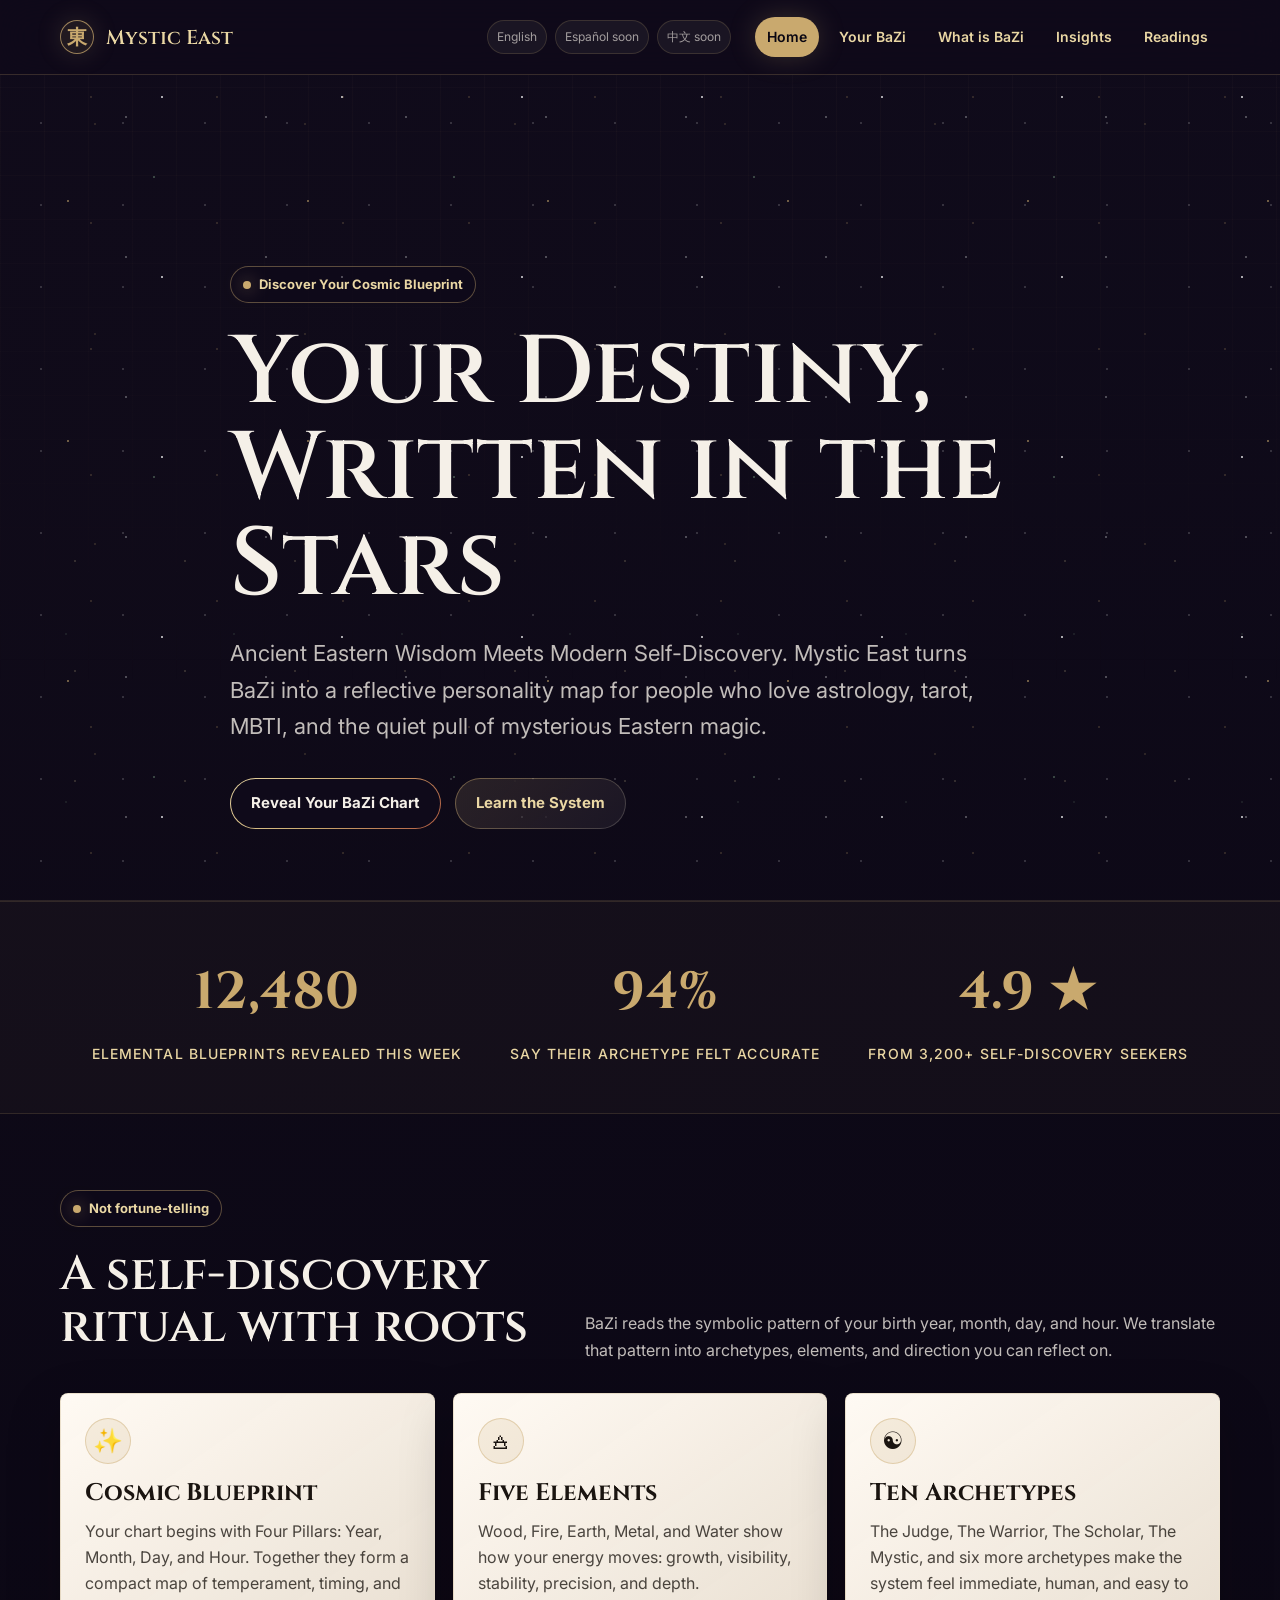
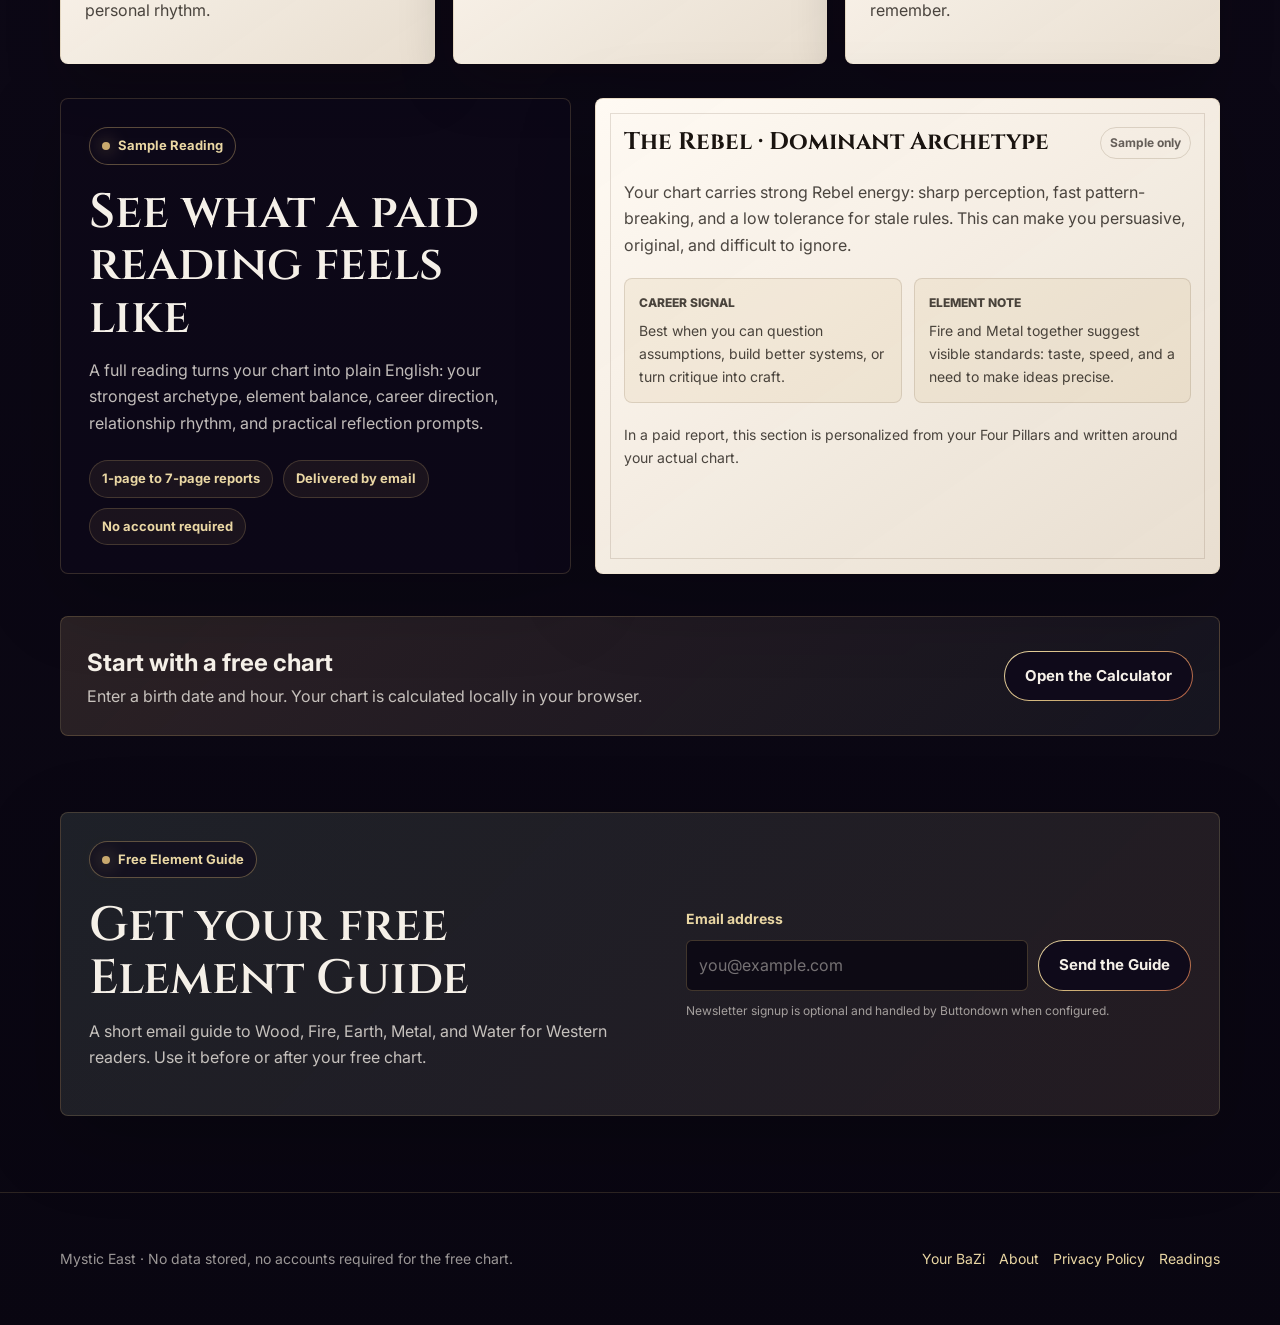
==== commit e8560306: "feat: 社交证明数据带 + 回头客钩子CTA - index.html: hero下方新增三条社交证明(12480人/94%准确/4.9星) - calculator.html: 结果页底部CTA" ====
--- a/index.html
+++ b/index.html
@@ -75,6 +75,25 @@
       </div>
     </section>
 
+    <section class="social-proof-strip">
+      <div class="page-shell">
+        <div class="proof-row">
+          <div class="proof-stat">
+            <span class="proof-number">12,480</span>
+            <span class="proof-label">Elemental Blueprints revealed this week</span>
+          </div>
+          <div class="proof-stat">
+            <span class="proof-number">94%</span>
+            <span class="proof-label">say their archetype felt accurate</span>
+          </div>
+          <div class="proof-stat">
+            <span class="proof-number">4.9 ★</span>
+            <span class="proof-label">from 3,200+ self-discovery seekers</span>
+          </div>
+        </div>
+      </div>
+    </section>
+
     <section class="section">
       <div class="page-shell">
         <div class="section-header">
--- a/css/style.css
+++ b/css/style.css
@@ -1141,6 +1141,55 @@
   font-weight: 700;
 }
 
+/* --- Social Proof Strip (Homepage) --- */
+.social-proof-strip {
+  padding: 48px 0;
+  border-top: 1px solid rgba(201, 169, 110, 0.16);
+  border-bottom: 1px solid rgba(201, 169, 110, 0.16);
+  background: rgba(201, 169, 110, 0.04);
+}
+
+.proof-row {
+  display: flex;
+  flex-wrap: wrap;
+  justify-content: center;
+  gap: 48px;
+}
+
+.proof-stat {
+  display: flex;
+  flex-direction: column;
+  align-items: center;
+  gap: 6px;
+}
+
+.proof-number {
+  font-family: "Cinzel", serif;
+  font-size: clamp(36px, 5vw, 52px);
+  font-weight: 700;
+  color: var(--gold);
+  letter-spacing: 0.02em;
+}
+
+.proof-label {
+  color: var(--gold-soft);
+  font-size: 14px;
+  font-weight: 500;
+  text-transform: uppercase;
+  letter-spacing: 0.08em;
+}
+
+@media (max-width: 768px) {
+  .proof-row {
+    gap: 28px;
+  }
+
+  .proof-stat {
+    flex: 0 0 auto;
+    min-width: 140px;
+  }
+}
+
 .sample-scroll {
   position: relative;
   overflow: hidden;
@@ -1654,3 +1703,52 @@
     padding: 20px;
   }
 }
+
+.whisper-list {
+  display: grid;
+  gap: 16px;
+  margin-top: 14px;
+}
+
+.whisper-card {
+  padding: 22px;
+  border: 1px solid rgba(201, 169, 110, 0.28);
+  border-radius: var(--radius);
+  background: linear-gradient(135deg, rgba(201, 169, 110, 0.06), rgba(15, 10, 26, 0.4));
+}
+
+.whisper-head {
+  display: flex;
+  align-items: center;
+  gap: 10px;
+  margin-bottom: 10px;
+}
+
+.whisper-icon {
+  font-size: 22px;
+}
+
+.whisper-head h3 {
+  margin-bottom: 0;
+  color: var(--gold-soft);
+  font-family: "Cinzel", serif;
+  font-size: 17px;
+}
+
+.whisper-card p {
+  color: rgba(245, 240, 232, 0.78);
+  font-size: 14px;
+  line-height: 1.65;
+  margin-bottom: 14px;
+}
+
+.whisper-cta {
+  display: inline-flex;
+  font-size: 13px;
+  padding: 8px 18px;
+  color: var(--bg-night) !important;
+  background: var(--gold) !important;
+  border-radius: 999px;
+  text-decoration: none;
+  font-weight: 700;
+}
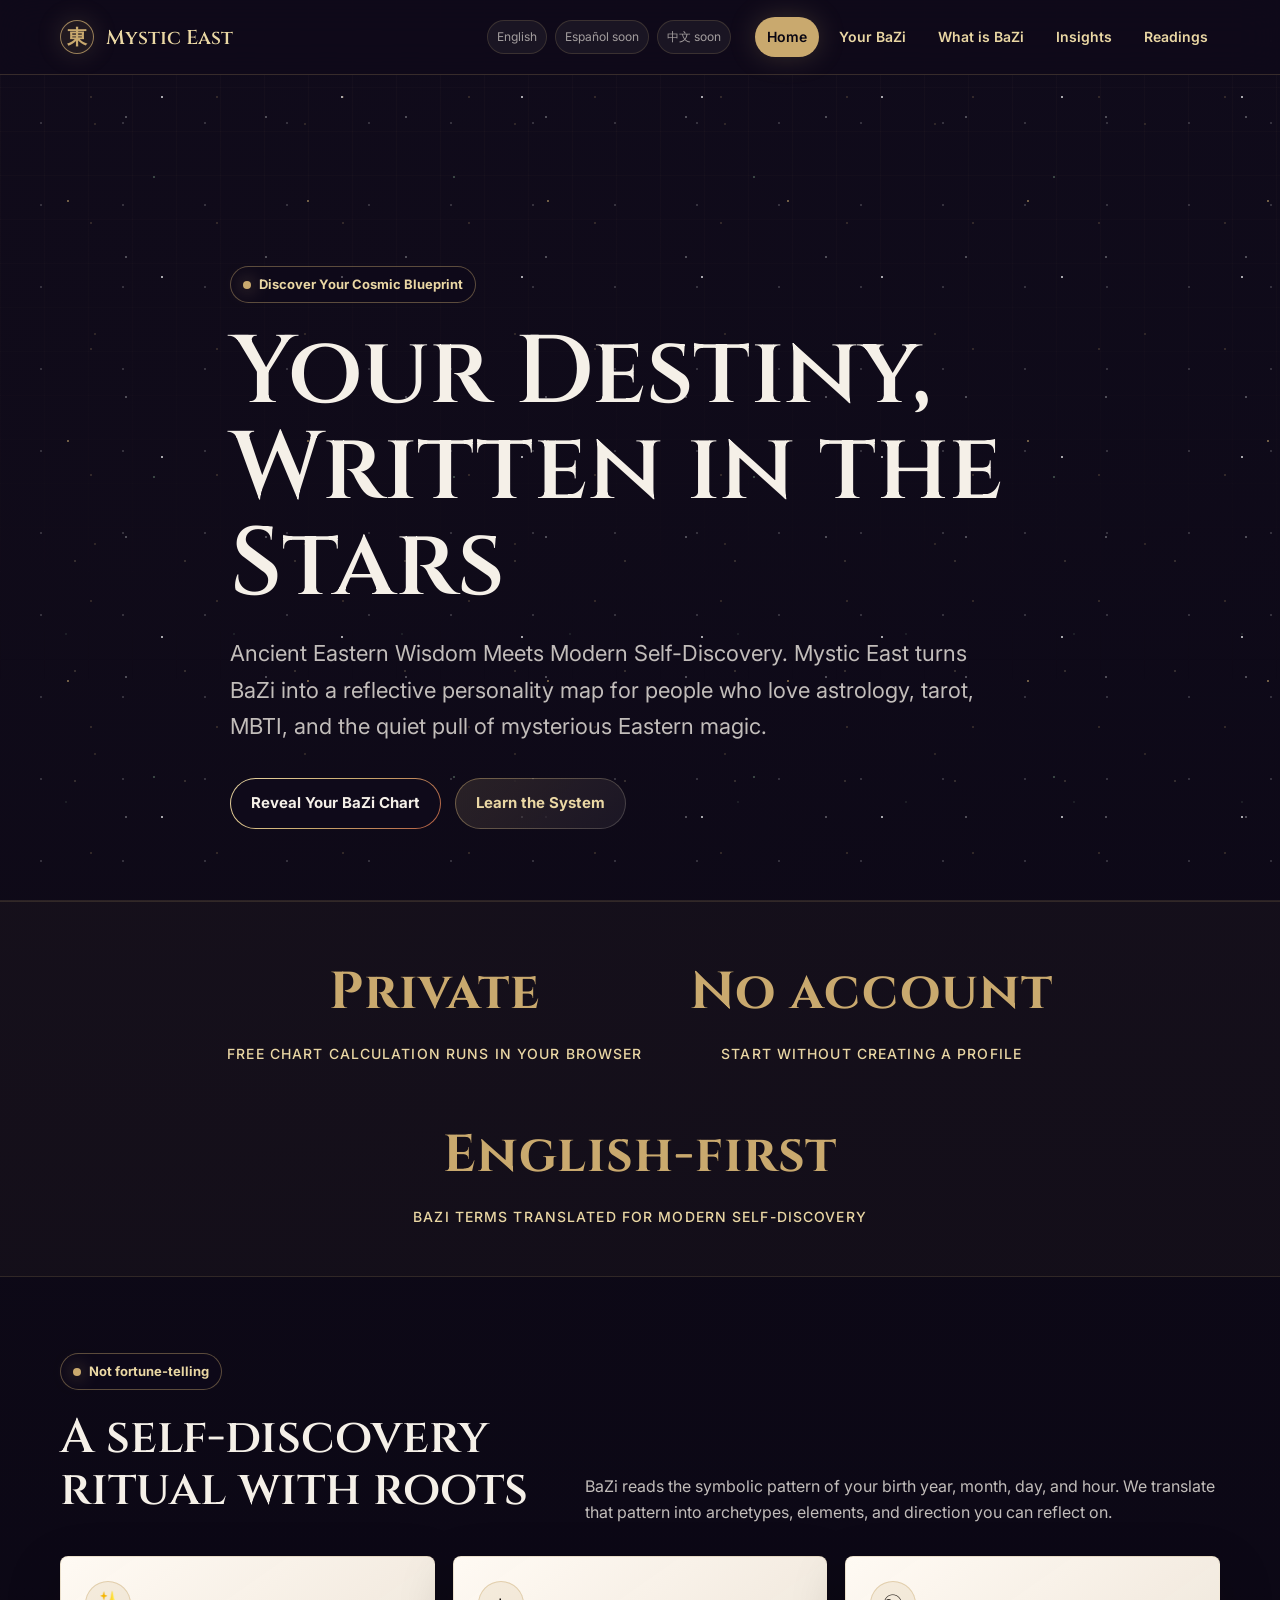
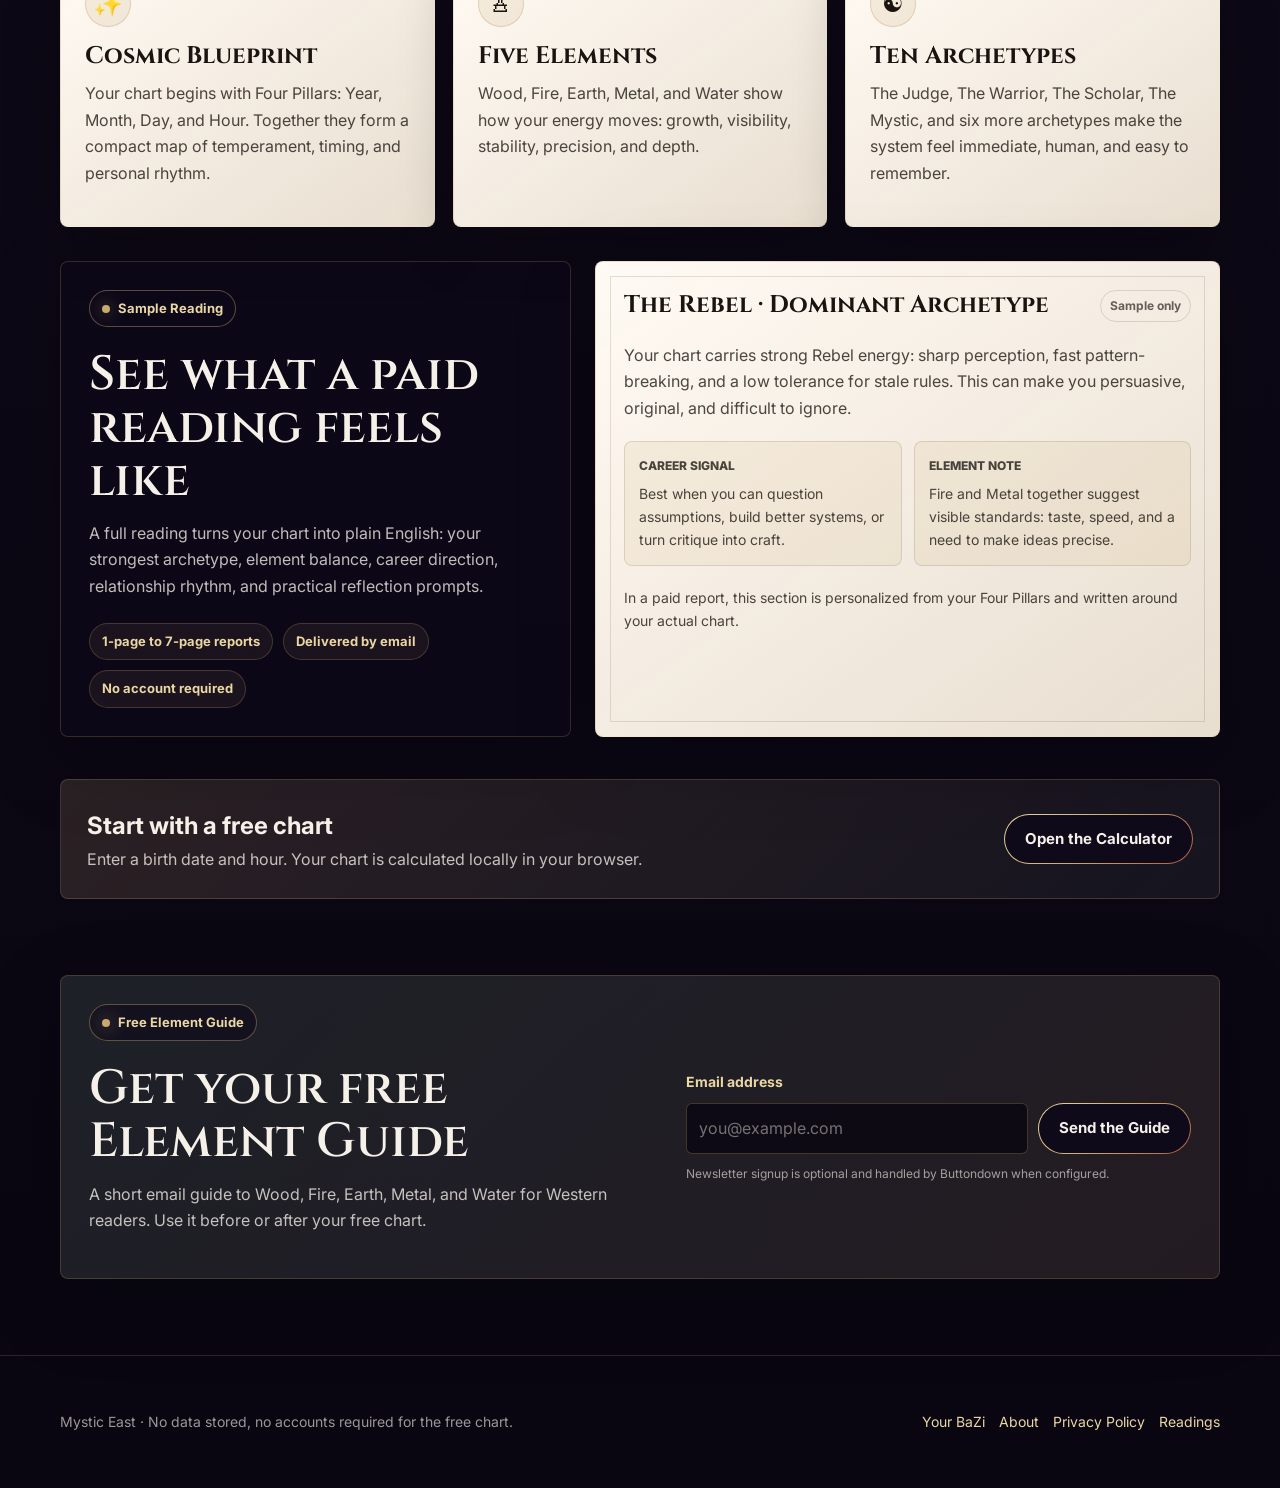
==== commit f77ccbba: "Fix launch trust and domain metadata" ====
--- a/index.html
+++ b/index.html
@@ -4,20 +4,20 @@
   <meta charset="utf-8">
   <meta name="viewport" content="width=device-width, initial-scale=1">
   <meta name="description" content="Mystic East is a modern BaZi personality exploration tool inspired by ancient Eastern wisdom.">
-  <link rel="canonical" href="https://mystic-east.example/">
+  <link rel="canonical" href="https://yourbazi.xyz/">
   <meta property="og:type" content="website">
   <meta property="og:site_name" content="Mystic East">
   <meta property="og:title" content="Mystic East | Your BaZi, Written in the Stars">
   <meta property="og:description" content="Reveal your BaZi chart, meet your dominant archetype, and explore ancient Eastern wisdom in modern English.">
-  <meta property="og:url" content="https://mystic-east.example/">
-  <meta property="og:image" content="https://mystic-east.example/assets/og-mystic-east.svg">
+  <meta property="og:url" content="https://yourbazi.xyz/">
+  <meta property="og:image" content="https://yourbazi.xyz/assets/og-mystic-east.svg">
   <meta name="twitter:card" content="summary_large_image">
   <meta name="twitter:title" content="Mystic East | Your BaZi, Written in the Stars">
   <meta name="twitter:description" content="A free BaZi chart calculator and mystical Eastern self-discovery guide.">
-  <meta name="twitter:image" content="https://mystic-east.example/assets/og-mystic-east.svg">
+  <meta name="twitter:image" content="https://yourbazi.xyz/assets/og-mystic-east.svg">
   <title>Mystic East | Your Destiny, Written in the Stars</title>
   <!-- Plausible Analytics placeholder: replace data-domain before launch, then uncomment.
-  <script defer data-domain="mystic-east.example" src="https://plausible.io/js/script.js"></script>
+  <script defer data-domain="yourbazi.xyz" src="https://plausible.io/js/script.js"></script>
   -->
   <link rel="stylesheet" href="css/style.css">
   <script type="application/ld+json">
@@ -25,11 +25,11 @@
       "@context": "https://schema.org",
       "@type": "WebSite",
       "name": "Mystic East",
-      "url": "https://mystic-east.example/",
+      "url": "https://yourbazi.xyz/",
       "description": "A modern English BaZi calculator and self-discovery guide.",
       "potentialAction": {
         "@type": "UseAction",
-        "target": "https://mystic-east.example/calculator.html",
+        "target": "https://yourbazi.xyz/calculator.html",
         "name": "Calculate your BaZi chart"
       }
     }
@@ -79,16 +79,16 @@
       <div class="page-shell">
         <div class="proof-row">
           <div class="proof-stat">
-            <span class="proof-number">12,480</span>
-            <span class="proof-label">Elemental Blueprints revealed this week</span>
+            <span class="proof-number">Private</span>
+            <span class="proof-label">Free chart calculation runs in your browser</span>
           </div>
           <div class="proof-stat">
-            <span class="proof-number">94%</span>
-            <span class="proof-label">say their archetype felt accurate</span>
+            <span class="proof-number">No account</span>
+            <span class="proof-label">Start without creating a profile</span>
           </div>
           <div class="proof-stat">
-            <span class="proof-number">4.9 ★</span>
-            <span class="proof-label">from 3,200+ self-discovery seekers</span>
+            <span class="proof-number">English-first</span>
+            <span class="proof-label">BaZi terms translated for modern self-discovery</span>
           </div>
         </div>
       </div>
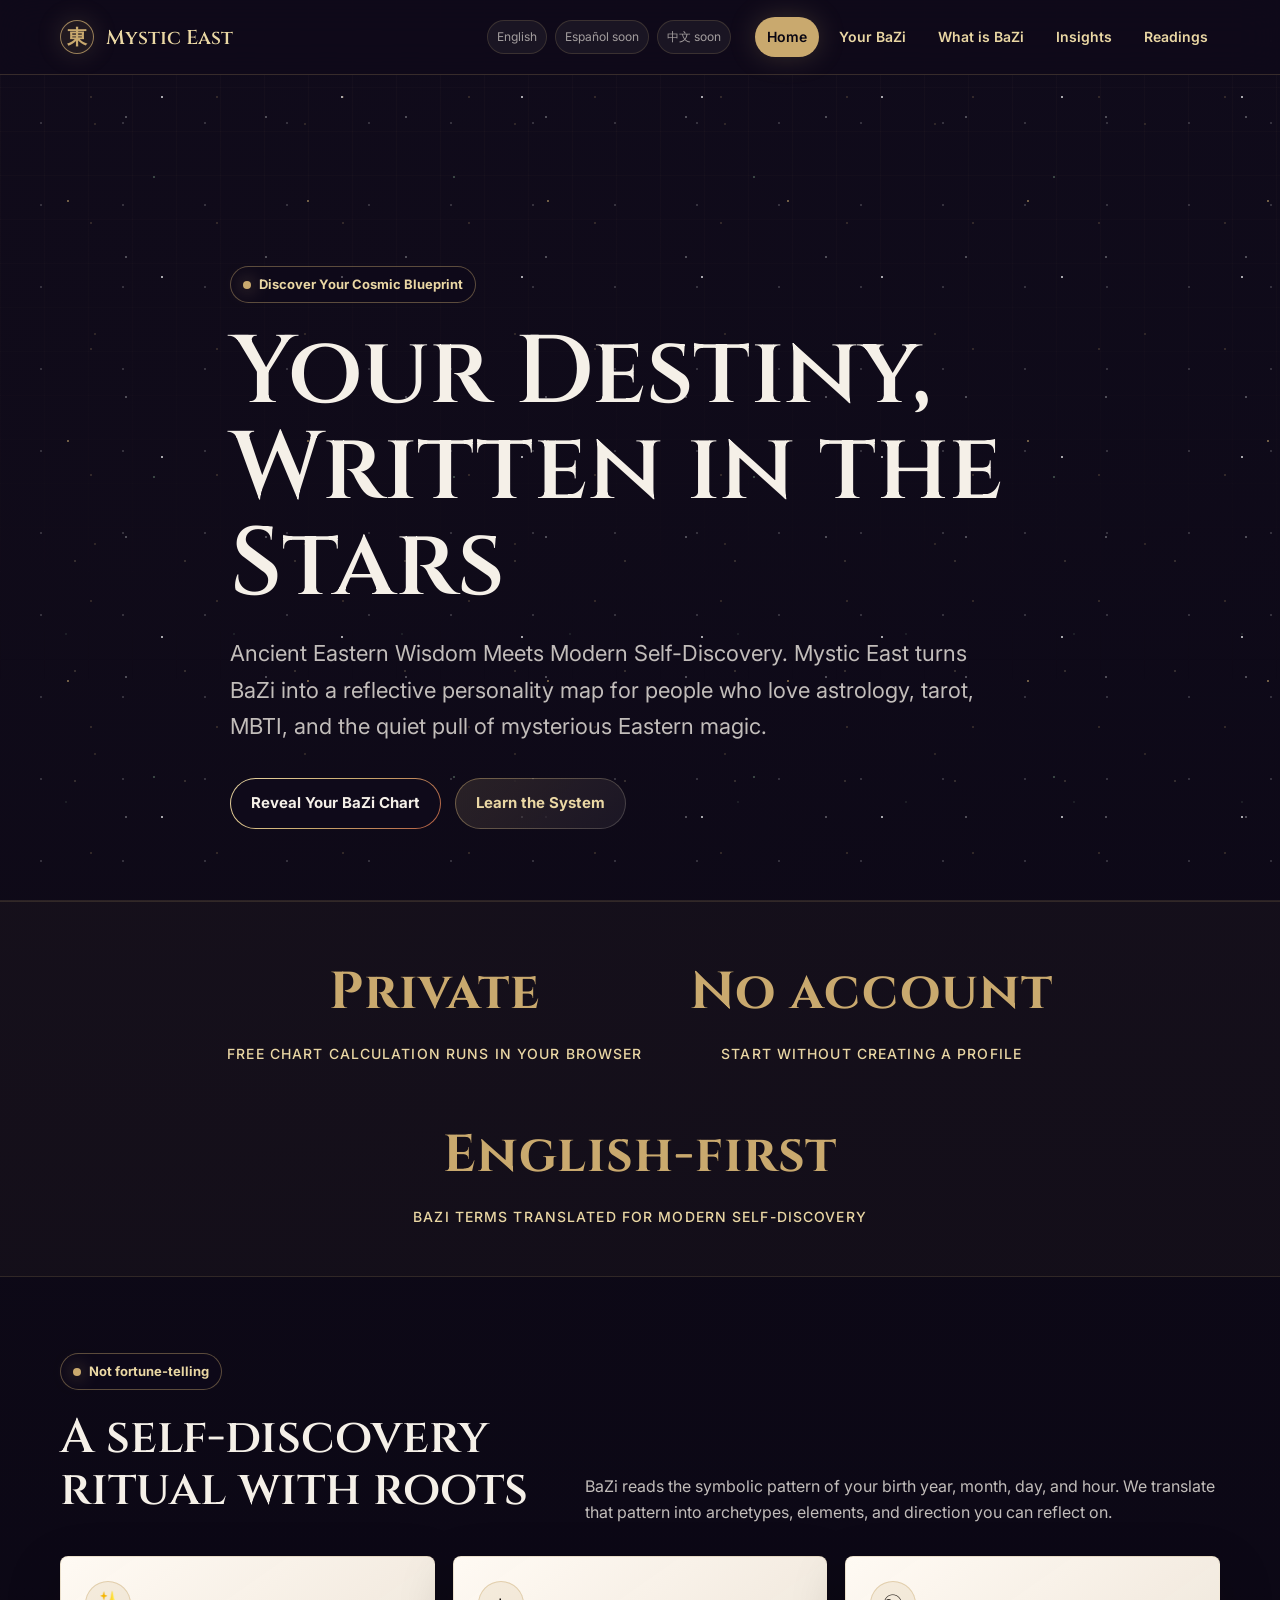
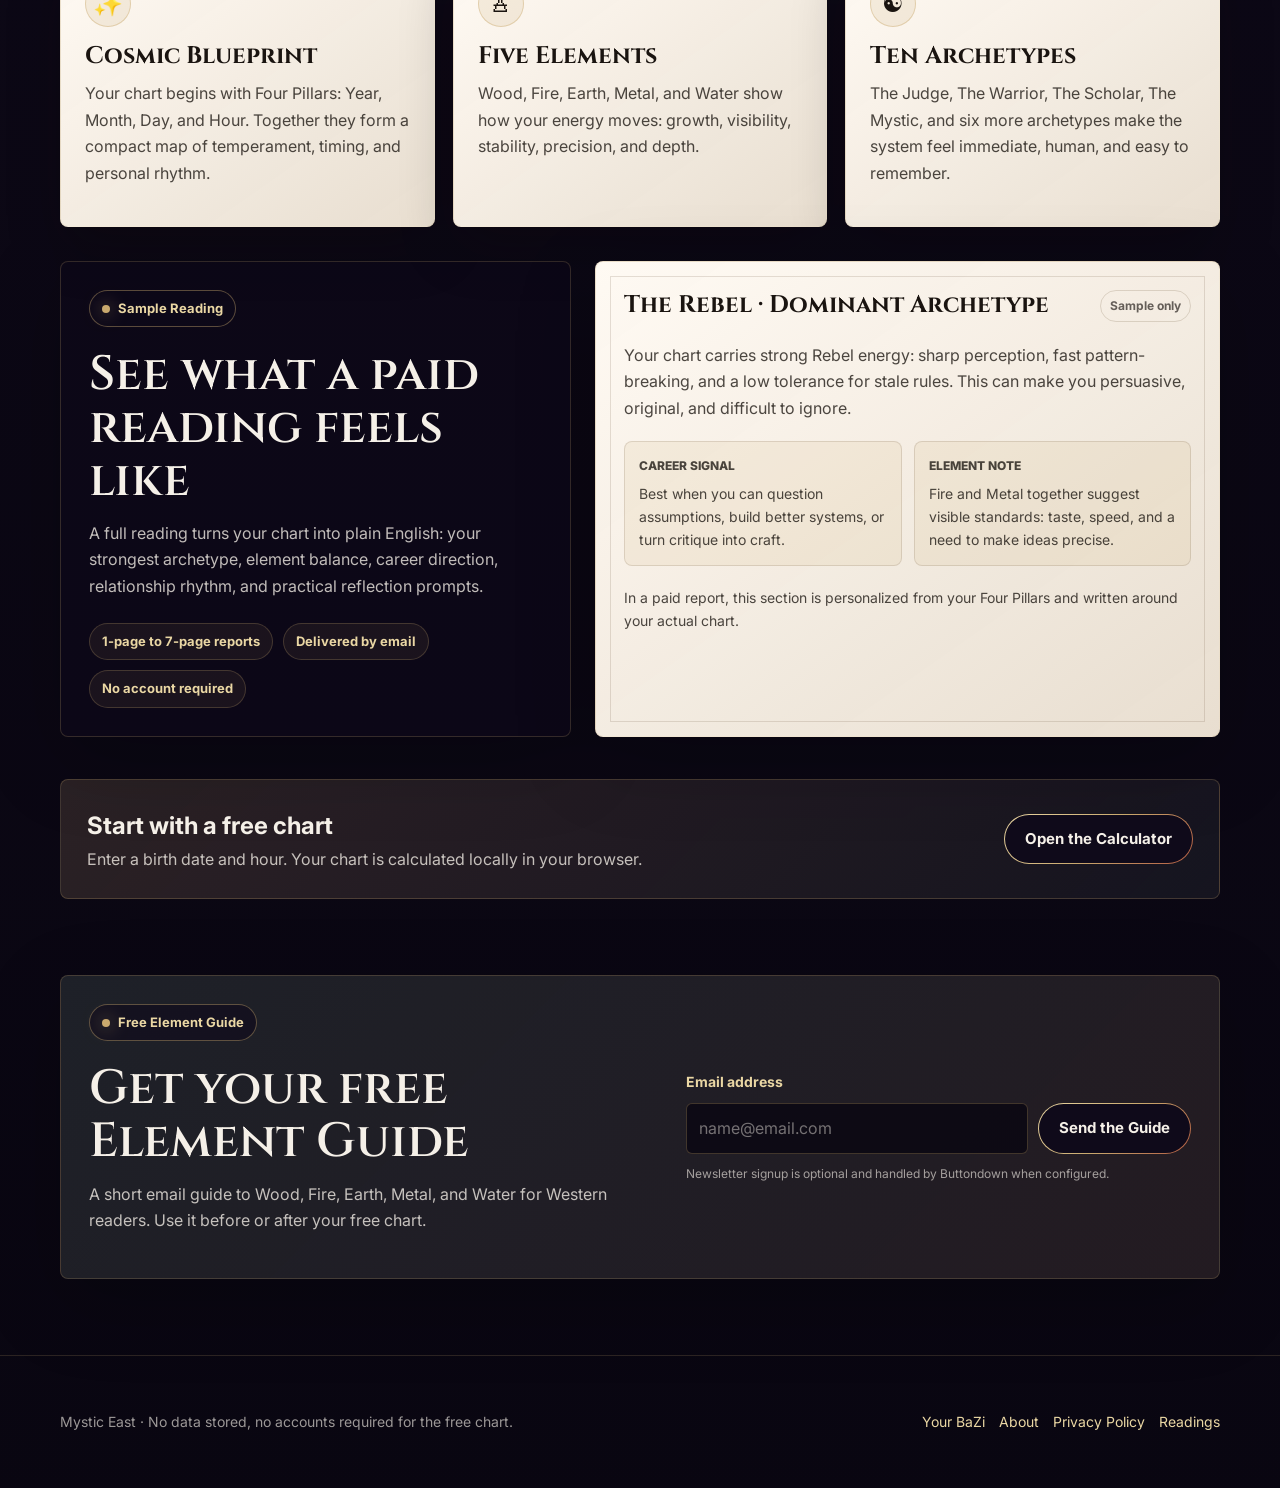
==== commit 3d8533d9: "Improve paid reading conversion path" ====
--- a/index.html
+++ b/index.html
@@ -16,9 +16,6 @@
   <meta name="twitter:description" content="A free BaZi chart calculator and mystical Eastern self-discovery guide.">
   <meta name="twitter:image" content="https://yourbazi.xyz/assets/og-mystic-east.svg">
   <title>Mystic East | Your Destiny, Written in the Stars</title>
-  <!-- Plausible Analytics placeholder: replace data-domain before launch, then uncomment.
-  <script defer data-domain="yourbazi.xyz" src="https://plausible.io/js/script.js"></script>
-  -->
   <link rel="stylesheet" href="css/style.css">
   <script type="application/ld+json">
     {
@@ -201,7 +198,7 @@
           <form class="newsletter-form" action="https://buttondown.email/api/emails/embed-subscribe/mystic-east" method="post" target="newsletterSignup">
             <label for="newsletterEmail">Email address</label>
             <div>
-              <input id="newsletterEmail" type="email" name="email" placeholder="you@example.com" required>
+              <input id="newsletterEmail" type="email" name="email" placeholder="name@email.com" required>
               <button class="btn" type="submit">Send the Guide</button>
             </div>
             <p>Newsletter signup is optional and handled by Buttondown when configured.</p>
--- a/css/style.css
+++ b/css/style.css
@@ -352,6 +352,13 @@
     linear-gradient(135deg, rgba(201, 169, 110, 0.56), rgba(245, 240, 232, 0.22)) border-box;
 }
 
+.button-row {
+  display: flex;
+  flex-wrap: wrap;
+  gap: 12px;
+  align-items: center;
+}
+
 .section {
   padding: 76px 0;
 }
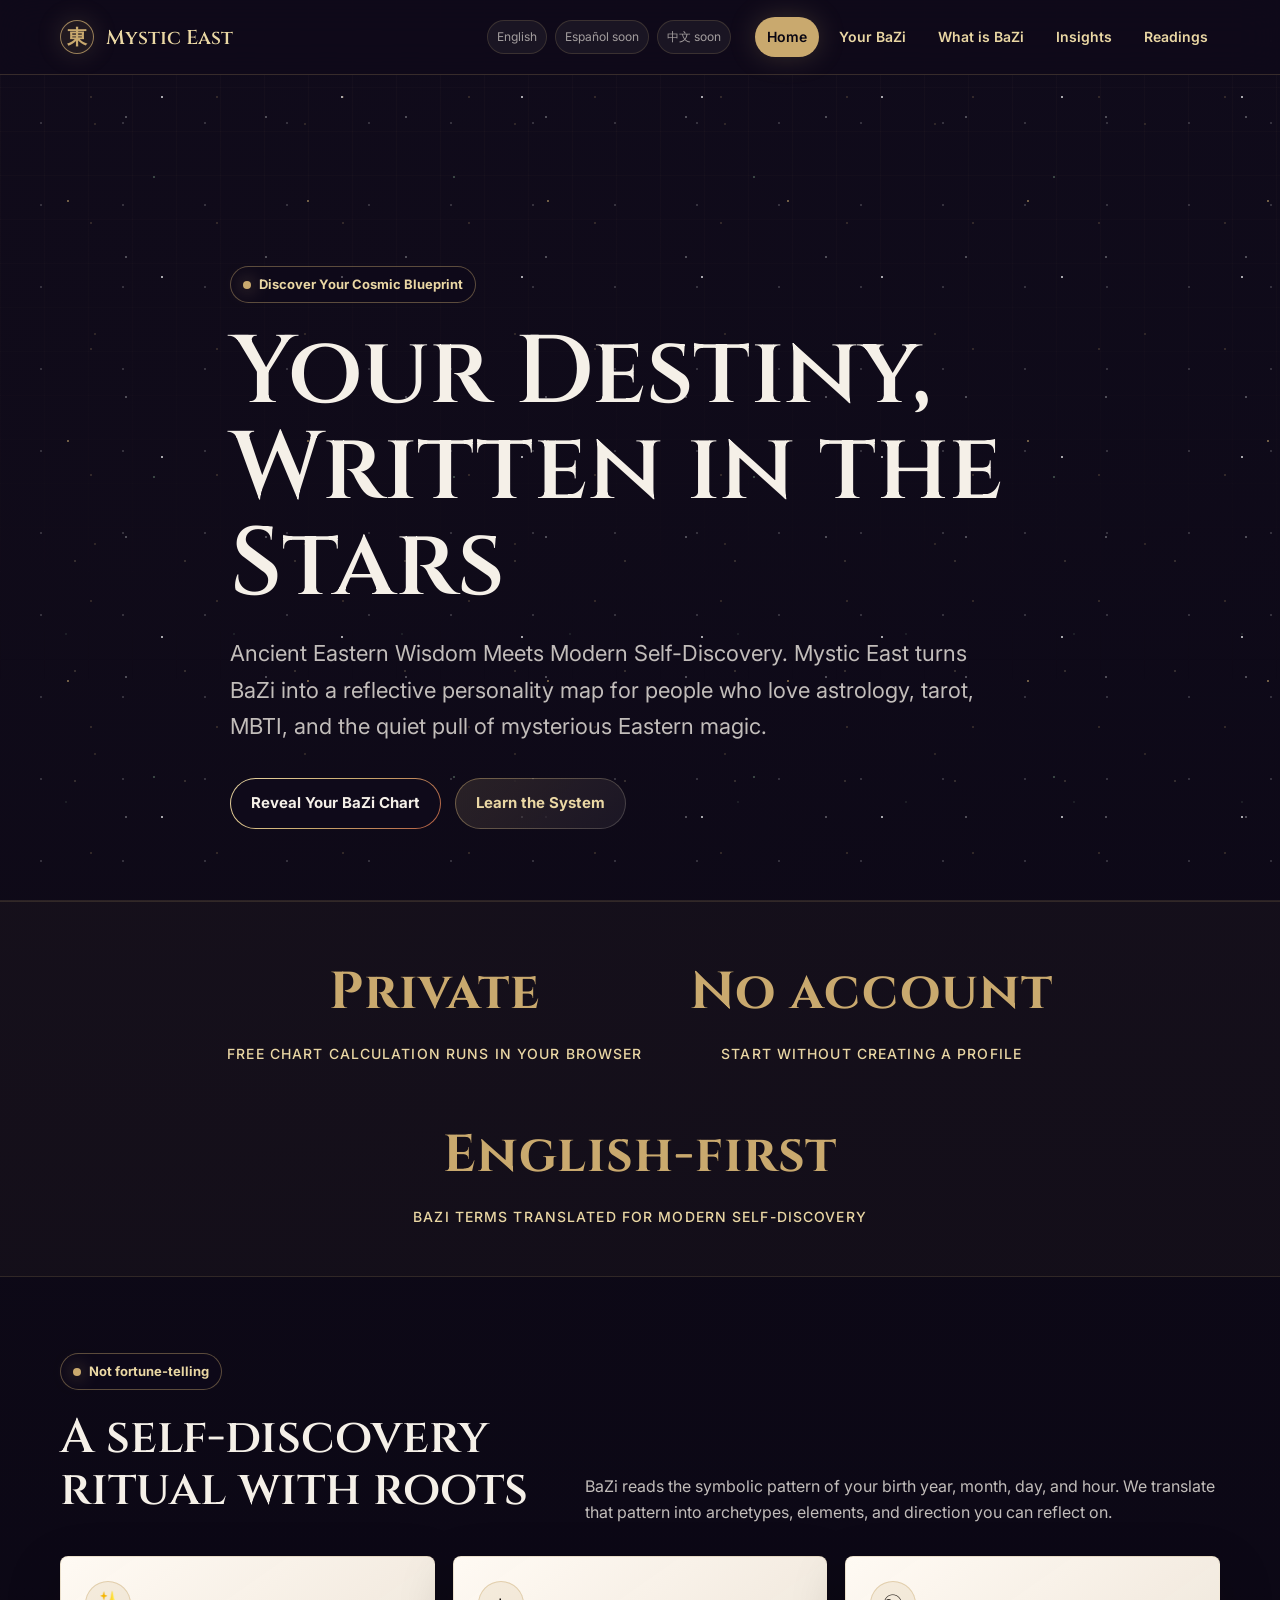
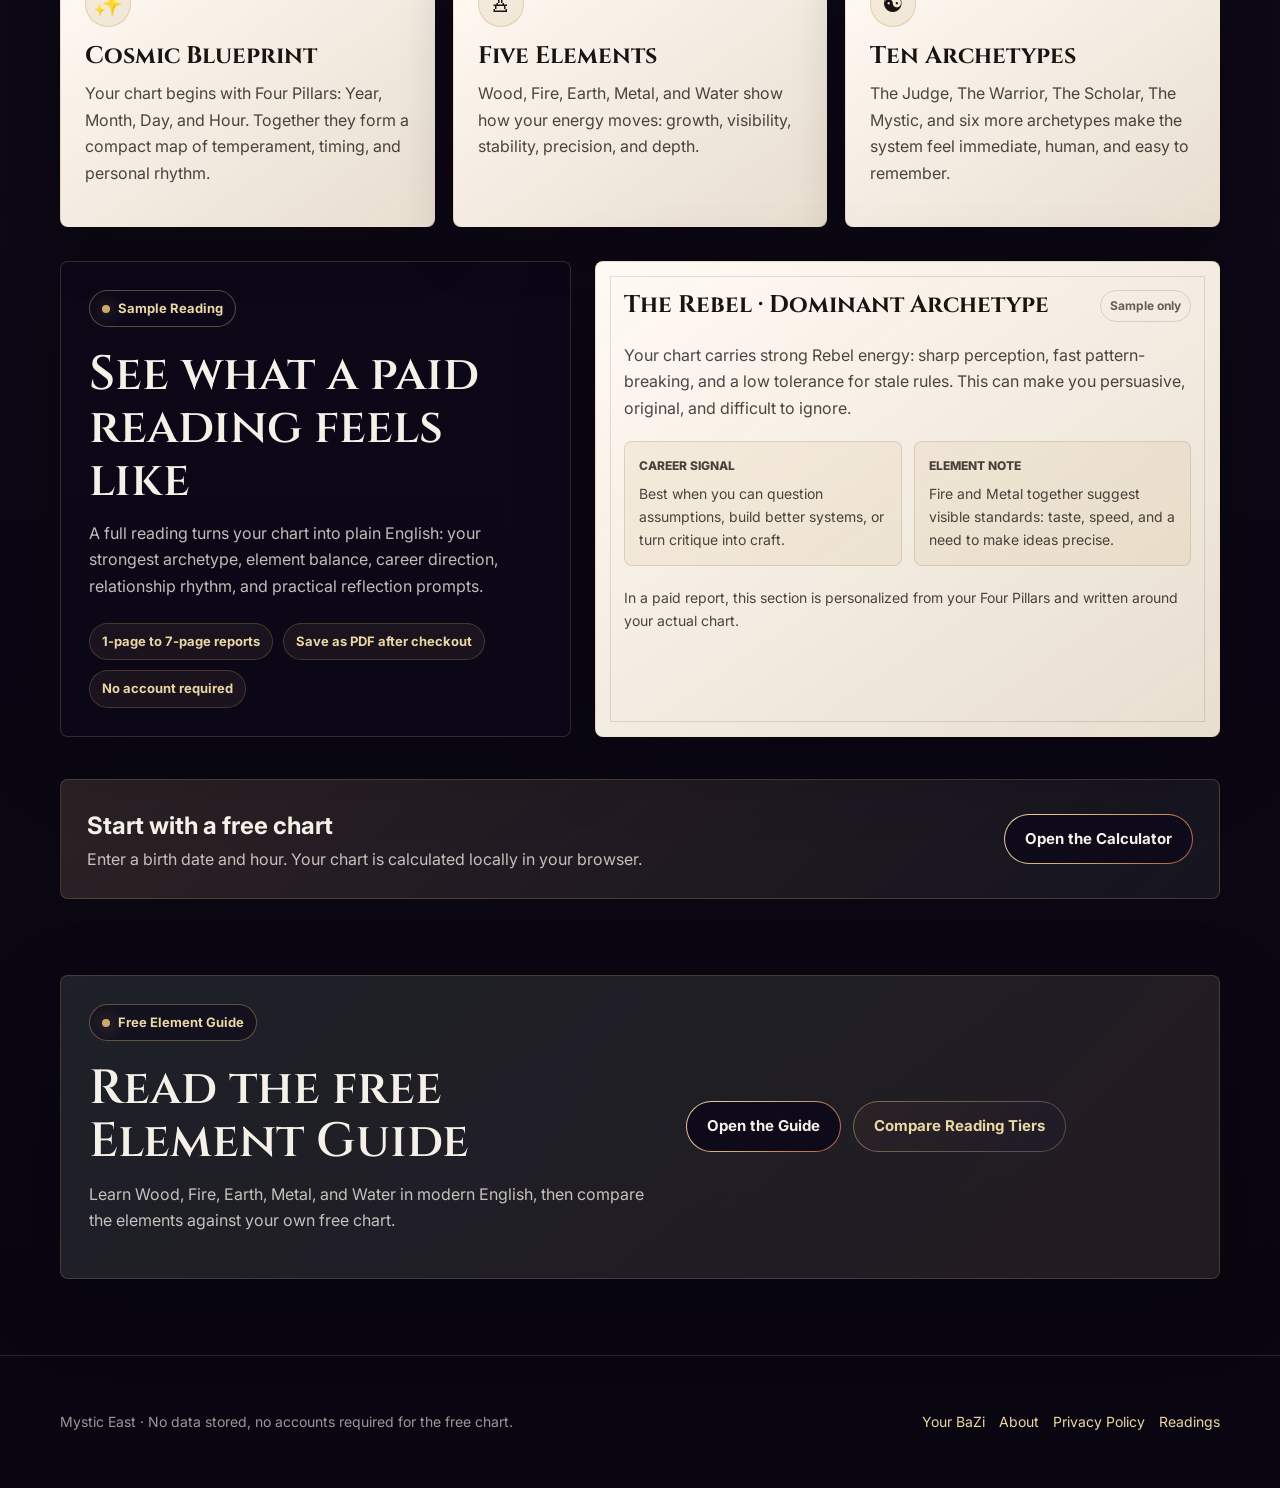
==== commit 8542ddf0: "Replace unconfigured email guide with onsite guide" ====
--- a/index.html
+++ b/index.html
@@ -143,7 +143,7 @@
             </p>
             <div class="proof-strip" aria-label="What users get">
               <span>1-page to 7-page reports</span>
-              <span>Delivered by email</span>
+              <span>Save as PDF after checkout</span>
               <span>No account required</span>
             </div>
           </div>
@@ -184,26 +184,21 @@
       </div>
     </section>
 
-    <section class="section newsletter-section" aria-labelledby="newsletterTitle">
+    <section class="section newsletter-section" aria-labelledby="guideTitle">
       <div class="page-shell">
         <div class="newsletter-band">
           <div>
             <span class="eyebrow">Free Element Guide</span>
-            <h2 id="newsletterTitle">Get your free Element Guide</h2>
-            <p>
-              A short email guide to Wood, Fire, Earth, Metal, and Water for Western readers.
-              Use it before or after your free chart.
-            </p>
-          </div>
-          <form class="newsletter-form" action="https://buttondown.email/api/emails/embed-subscribe/mystic-east" method="post" target="newsletterSignup">
-            <label for="newsletterEmail">Email address</label>
-            <div>
-              <input id="newsletterEmail" type="email" name="email" placeholder="name@email.com" required>
-              <button class="btn" type="submit">Send the Guide</button>
-            </div>
-            <p>Newsletter signup is optional and handled by Buttondown when configured.</p>
-          </form>
-          <iframe name="newsletterSignup" title="Newsletter signup response" hidden></iframe>
+            <h2 id="guideTitle">Read the free Element Guide</h2>
+            <p>
+              Learn Wood, Fire, Earth, Metal, and Water in modern English, then compare the
+              elements against your own free chart.
+            </p>
+          </div>
+          <div class="button-row">
+            <a class="btn" href="insights/five-elements-western-minds.html">Open the Guide</a>
+            <a class="btn secondary" href="readings.html">Compare Reading Tiers</a>
+          </div>
         </div>
       </div>
     </section>
